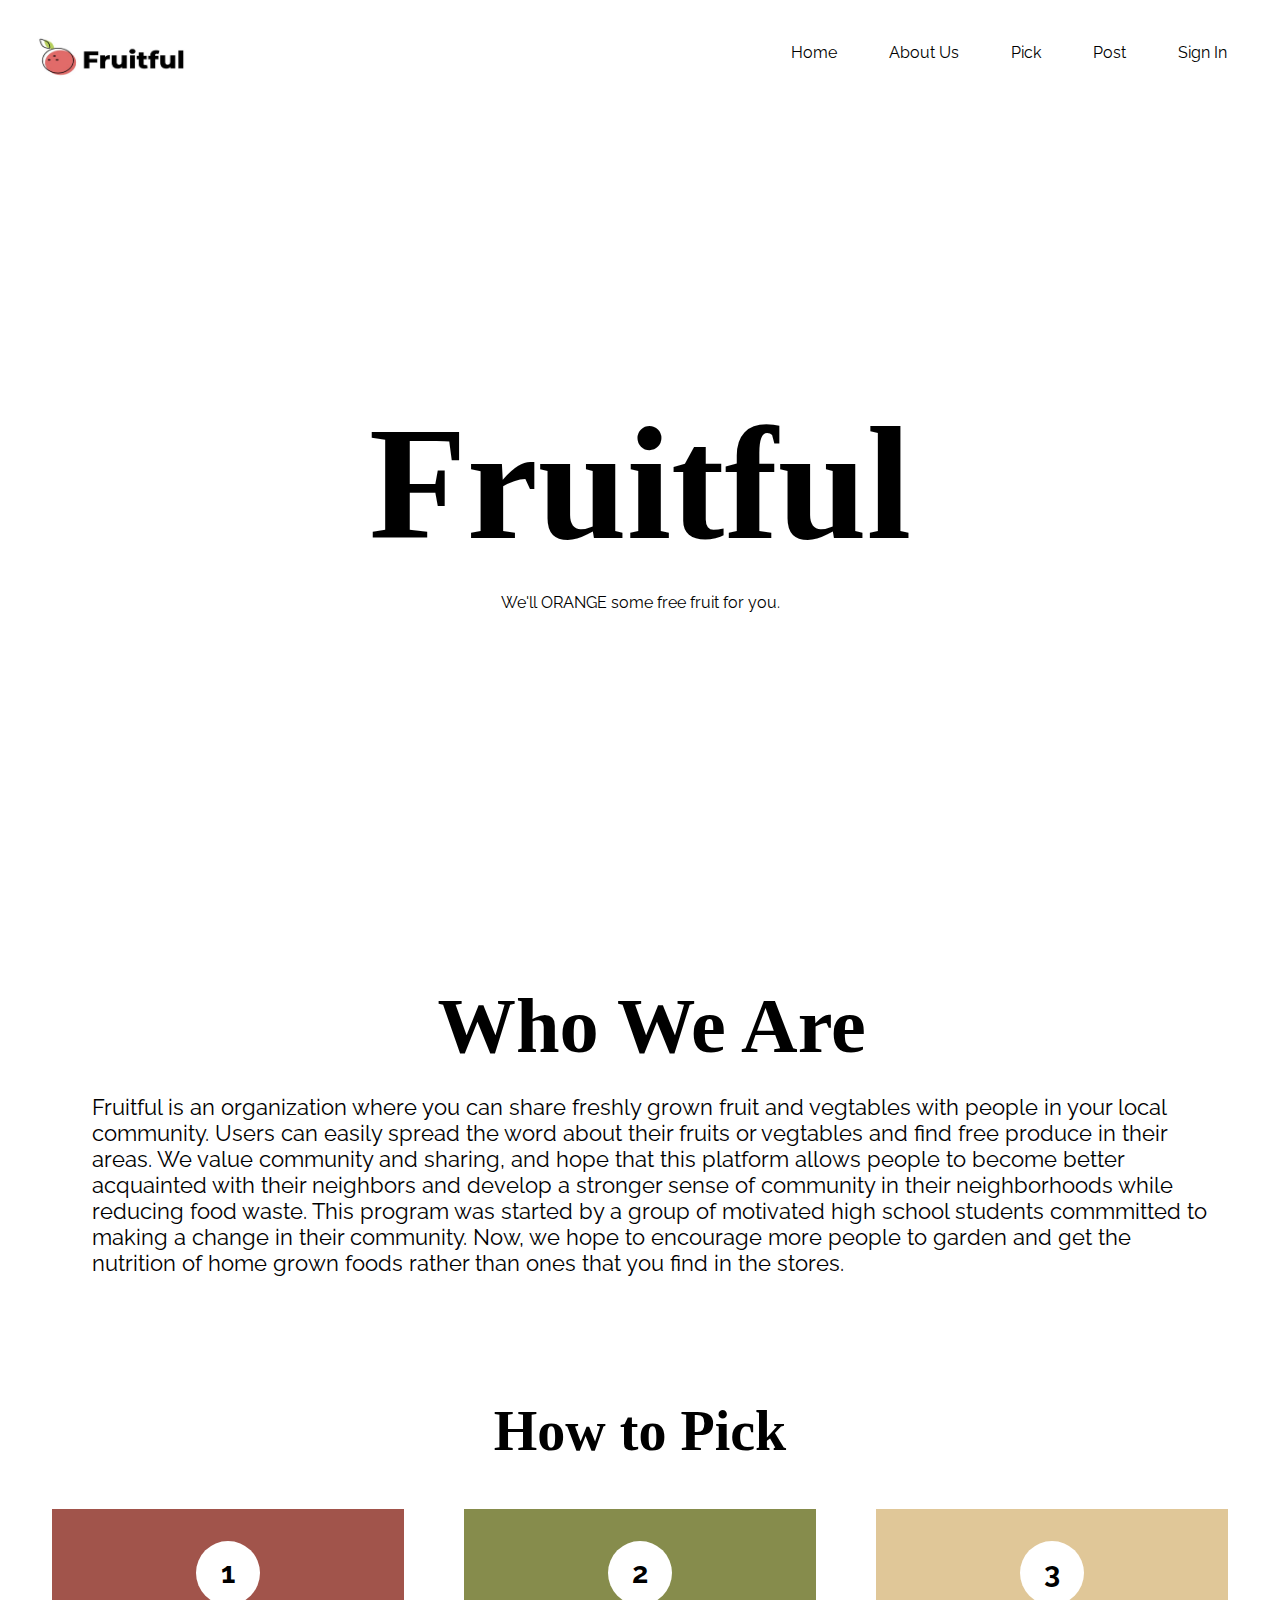
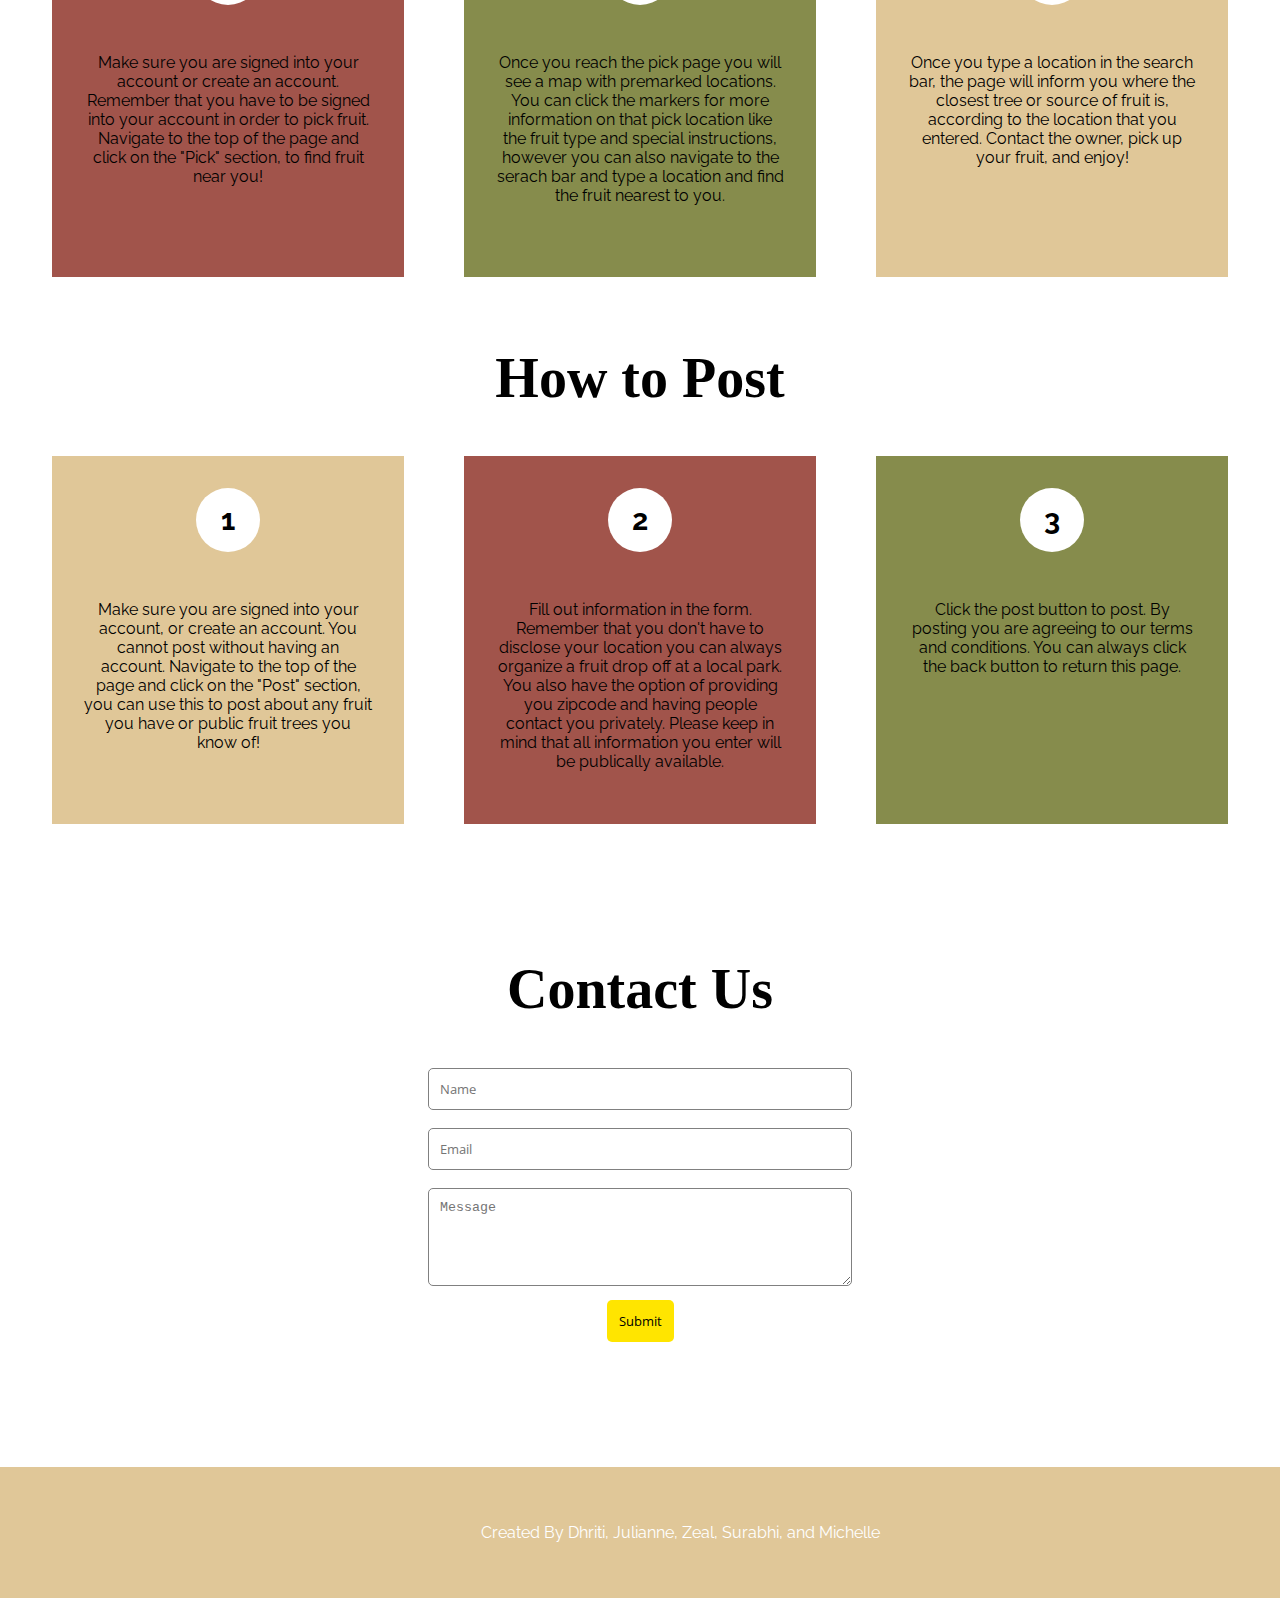
==== index.html @ 6578eda6 "Merge branch 'master' of https://github.com/zealjain/gwc_final" ====
<!DOCTYPE html>
<link href="https://fonts.googleapis.com/css?family=Open+Sans&display=swap" rel="stylesheet">
<link href="https://fonts.googleapis.com/css?family=Pacifico&display=swap" rel="stylesheet">
<link href="https://fonts.googleapis.com/css?family=Raleway&display=swap" rel="stylesheet">
<!-- Favicon  -->
<link rel="shortcut icon" type="image/png" href="Assets/favicon.png">
<html lang="en" dir="ltr">
  <head>
    <link rel="stylesheet" href="home_style.css">
    <meta charset="utf-8">
    <title>Fruitful</title>
  </head>

  <header>
  <nav id="navbar">
    <a href="index.html"><img src="Assets/FruitfulLogo.jpg" alt="Fruitful logo" id="header-img"></a>
    <ul>
      <li><a href="index.html">Home</a></li>
      <li><a href="about.html">About Us</a></li>
      <li><a href="pick.html">Pick</a></li>
      <li><a href="post.html">Post</a></li>
      <li><a href="profile.html">Sign In</a></li>
    </ul>
  </nav>
  </header>

  <body>
    <!-- The core Firebase JS SDK is always required and must be listed first -->
    <script src="https://www.gstatic.com/firebasejs/6.3.3/firebase-app.js"></script>

    <!-- TODO: Add SDKs for Firebase products that you want to use
         https://firebase.google.com/docs/web/setup#config-web-app -->

    <script>
      // Your web app's Firebase configuration
      var firebaseConfig = {
        apiKey: "AIzaSyDVY6luhT9xdzKVrRFmrDYbLoPTWkO7YjA",
        authDomain: "fruitful-e5f3d.firebaseapp.com",
        databaseURL: "https://fruitful-e5f3d.firebaseio.com",
        projectId: "fruitful-e5f3d",
        storageBucket: "",
        messagingSenderId: "463316453186",
        appId: "1:463316453186:web:5dddb9e20e36e6d5"
      };
      // Initialize Firebase
      firebase.initializeApp(firebaseConfig);
    </script>
    <section id="Title_page">
      <div id="Title_back">
        <h1 class="Title">Fruitful</h1>
        <p>We'll ORANGE some free fruit for you.</p>
      </div>
    </section>

<!-- about section -->
    <section id="About">
      <div class="About_section">

        <div class="About_items" id="About_image_section">
          <img id="About_image" src="https://images.unsplash.com/photo-1533330265487-9d2bd48b57e4?ixlib=rb-1.2.1&auto=format&fit=crop&w=800&q=60" alt="Picture of Fruit">
        </div>

        <div class="About_items" id="About_text">
          <h1 id="About_Title">Who We Are</h1>
          <p>Fruitful is an organization where you can share freshly grown fruit and vegtables with people in your local community. Users can easily spread the word about their fruits or vegtables and find free produce in their areas. We value community and sharing, and hope that this platform allows people to become better acquainted with their neighbors and develop a stronger sense of community in their neighborhoods while reducing food waste. This program was started by a group of motivated high school students commmitted to making a change in their community. Now, we hope to encourage more people to garden and get the nutrition of home grown foods rather than ones that you find in the stores. </p>
        </div>

      </div>
    </section>

<!-- How To Section -->
    <section id="how_to" class="Section_header">
      <!-- How to Find Fruit -->
      <h1 class="Header_title">How to Pick</h1>

      <div class="How_to_boxes">

        <div class="box_item orange_box">
          <div class="Circle">
            <p class="step_number">1</p>
          </div>
            <p class="How_to_text"> Make sure you are signed into your account or create an account. Remember that you have to be signed into your account in order to pick fruit. Navigate to the top of the page and click on the "Pick" section, to find fruit near you!</p>
        </div>

        <div class="box_item green_box">
          <div class="Circle">
            <p class="step_number">2</p>
          </div>
          <p class="How_to_text">Once you reach the pick page you will see a map with premarked locations. You can click the markers for more information on that pick location like the fruit type and special instructions, however you can also navigate to the serach bar and type a location and find the fruit nearest to you. </p>
        </div>

        <div class="box_item neutral_box">
          <div class="Circle">
            <p class="step_number">3</p>
          </div>
          <p class="How_to_text">Once you type a location in the search bar, the page will inform you where the closest tree or source of fruit is, according to the location that you entered. Contact the owner, pick up your fruit, and enjoy!</p>
        </div>
      </div>

      <!-- How to Post -->

      <h1 class="Header_title">How to Post</h1>
      <div class="How_to_boxes">

        <div class="box_item neutral_box">
          <div class="Circle">
            <p class="step_number">1</p>
          </div>
          <p class="How_to_text">Make sure you are signed into your account, or create an account. You cannot post without having an account. Navigate to the top of the page and click on the "Post" section, you can use this to post about any fruit you have or public fruit trees you know of! </p>
        </div>

        <div class="box_item orange_box">
          <div class="Circle">
            <p class="step_number">2</p>
          </div>
          <p class="How_to_text">Fill out information in the form. Remember that you don't have to disclose your location you can always organize a fruit drop off at a local park. You also have the option of providing you zipcode and having people contact you privately. Please keep in mind that all information you enter will be publically available. </p>
        </div>

        <div class="box_item green_box">
          <div class="Circle">
            <p class="step_number">3</p>
          </div>
          <p class="How_to_text">Click the post button to post. By posting you are agreeing to our terms and conditions. You can always click the back button to return this page. </p>
        </div>

      </div>
    </section>

<!-- Contact From Attempt #2
============================= -->

    <div id = "Contact_form">
      <h1 class="Header_title">Contact Us</h1>
      <form id="frm1" action="contact-form-handler.php" method="post">
        <div class="form">
          <input class="input" type="text" name="name" placeholder="Name">
          <br>
          <input class="input" type="email" name="email" placeholder="Email">
          <br>
          <textarea class="input" cols="90" rows="5" name="message" placeholder="Message"></textarea>
          </div>
          <button type="button" name="submit" value="SUBMIT MESSAGE" id="Submit-info"> Submit </button>
      </form>
    </div>

<!--
    <section id="CTA">
      <div class="contact-title">
        <h1>Contact Us</h1>
      </div>

      <div class="form">
        <form id="contact-form" action="contact-form-handler.php" method="post">
          <input class="form-control" type="text" name="name" value="name" placeholder="Name">
          <br>
          <input class="form-control" type="email" name="email" value="email" placeholder="Email">
          <br>
          <textarea class="form-control" name="message" rows="8" cols="80" placeholder="Message"></textarea>
          <br>
          <button><input class="form-control submit" type="submit" name="submit" value=""SEND MESSAGE placeholder="Submit"> Submit<button>
        </form>
      </div>

    </section> -->

    <footer>
      <p>Created By Dhriti, Julianne, Zeal, Surabhi, and Michelle </p>
    </footer>


  </body>
</html>
---- home_style.css ----
@font-face {
  font-family: SignPainter;
  src: url(signpainterhousescriptregular.ttf);
}

html {
  font-family: 'Raleway', sans-serif;
}

body {
  margin: 0;
}

h1 {
  text-align: center;
}

.Header_title {
  margin-top: 1.1em;
  font-family: SignPainter;
  font-size: 3.5em;
}

/* Nav Bar */

#header-img {
width: 12em;
height: 7em;
float: left;
padding: 0em;
margin-left: 1.1em;
}

header {
  margin: 0em;
  /* position: fixed; */
  padding: 0.2em;
  width: 100%;
}

header::after {
  clear: both;
  content: '';
  display: table;
}

nav ul{
  list-style: none;
  float: right;
  margin-right: 2em;
}
nav li{
  display: inline;
  margin: 1em;
  padding: 0.5em;
  display: inline-block;
}

a {
  color: inherit;
}

a:link {
  text-decoration: none;
}

a:hover {
  font-weight: bold;
}

/* Title Page */

#Title_page {
  text-align: center;
  background-color: #ffffff;
  background-image: url(https://images.unsplash.com/photo-1524222717473-730000096953?ixlib=rb-1.2.1&ixid=eyJhcHBfaWQiOjEyMDd9&auto=format&fit=crop&w=1650&q=80);
  background-size: cover;
  padding: 2em;
  margin:0em;
  display: flex;
  flex-direction: column;
  align-items: center;
  height: 80vh;
  justify-content: center;
}

.Title {
  font-size: 10em;
  font-family: SignPainter;
  margin: 0em;
}

#Title_back {
  background-color: white;
  padding: 3em;
  border-radius: 5px;
}
/* About Section */

.About_section {
  display: flex;
  flex-wrap: wrap;
  justify-content: space-evenly;
  /* align-items: center; */
  /* background-color: blue; */
}

#About {
  margin-top: 2em;
}

#About_image {
  width: 30em;
  height: 35em;
  margin: 1.1em;
}

#About_Title {
  font-size: 3.5em;
  margin-top: 0.6em;
  margin-bottom: 0.2em;
  font-family: SignPainter;
}

#About_text {
  width: 30em;
  height: 10em;
  font-size: 1.5em;
  padding-left: 2em;
  padding-right: 2em;
  /* background-color: purple; */
}

/* How To  */

.Circle {
  background-color: white ;
  text-align: center;
  border-radius: 70%;
  width: 4em;
  height: 4em;
  margin: 0 auto;
  margin-top: 2em;
  display: flex;
  flex-direction: column;
  align-items: center;
  justify-content: center;
}

.step_number {
  font-size: 1.8em;
  font-weight: bold;
}

.box_item {
  text-align: center;
  width: 22em;
  height: 23em;
  margin: 0.5em;
}

.How_to_text {
  padding: 2em;
}

.How_to_boxes {
  display: flex;
  flex-wrap: wrap;
  align-content: space-around;
  justify-content: space-evenly;
}

.neutral_box {
  background-color: #E0C798;
}

.orange_box {
  background-color: #A1544B;
}

.green_box {
  background-color: #868C4C;
}

/* CTA
================== */
#Contact_form {
  text-align: center;
  background-size: cover;
  padding: 4em;
}

input {
  align-items: center;
  font-family: 'Open Sans', sans-serif;
  padding: 0.8em;
  margin: 0.3em;
  border-radius: 5px;
  border: 1px solid gray;
}

.input {
  width: 30em;
  margin: 0.7em;
}

.form {
  list-style: none;
}

textarea {
  border: 1px solid gray;
  border-radius: 5px;
  padding: 0.8em;
}

#Submit-info {
  padding: 12px;
  border-radius: 5px;
  font-family: 'Open Sans', sans-serif;
  margin-bottom: 1em;
  background-color: #ffe500;
  border: none;
}
/* .CTA {
  margin: 0;
  padding: 5em;
  text-align: center;
  background-color: #E0C798;
  background-size: cover;
  background-position: center;
  font-family: Raleway;
}

.contact-title {
  margin-top: 100px;
  font-size: 32px;
}

.form {
  margin-top: 50px
}

.form-control {
  width: 600px;
  background: transparent;
  border: none;
  outline: none;
  border-bottom: 1px solid black;
}

input {
  height: 45px;
}

form .submit {
  background: #FFF;
  border-color: transparent;
  font-size: 20px;
  font-weight: bold;
  letter-spacing: 2px;
  height: 10px;
  width: 10%;
  text-align: center;
} */

footer {
  margin-top: 3em;
  background-color: #E0C798;
  padding: 2.5em;
  text-align: center;
  color: white;
  width: 100%;
}

@media (max-width: 1400px) {
  #About_text {
    font-size: 1.4em;
    width: 50em;
    height: 18em;
  }
  #About_image {
    display: none;
  }
}

@media (max-width: 1100px) {
  .Title {
    font-size: 5em;
    text-align: center;
  }
  #About_image {
    display: none;
  }
  #About_text {
    font-size: 1.25em;
    width: 50em;
    height: 18em;
  }
}


@media (max-width: 800px) {
  #About_text {
    font-size: 1em;
  }
  #Title_page {
    padding: 0.5em;
  }
  #header-img {
  width: 12em;
  height: 6.5em;
  float: left;
  padding: 0em;
  margin: 0px;
  }
}

@media (max-width: 700px) {
  #About_image {
    display: none;
  }
  #About_text {
    font-size: 0.9em;
    width: 50em;
    height: 18em;
  }
  #header-img {
    float: right;
  }
}
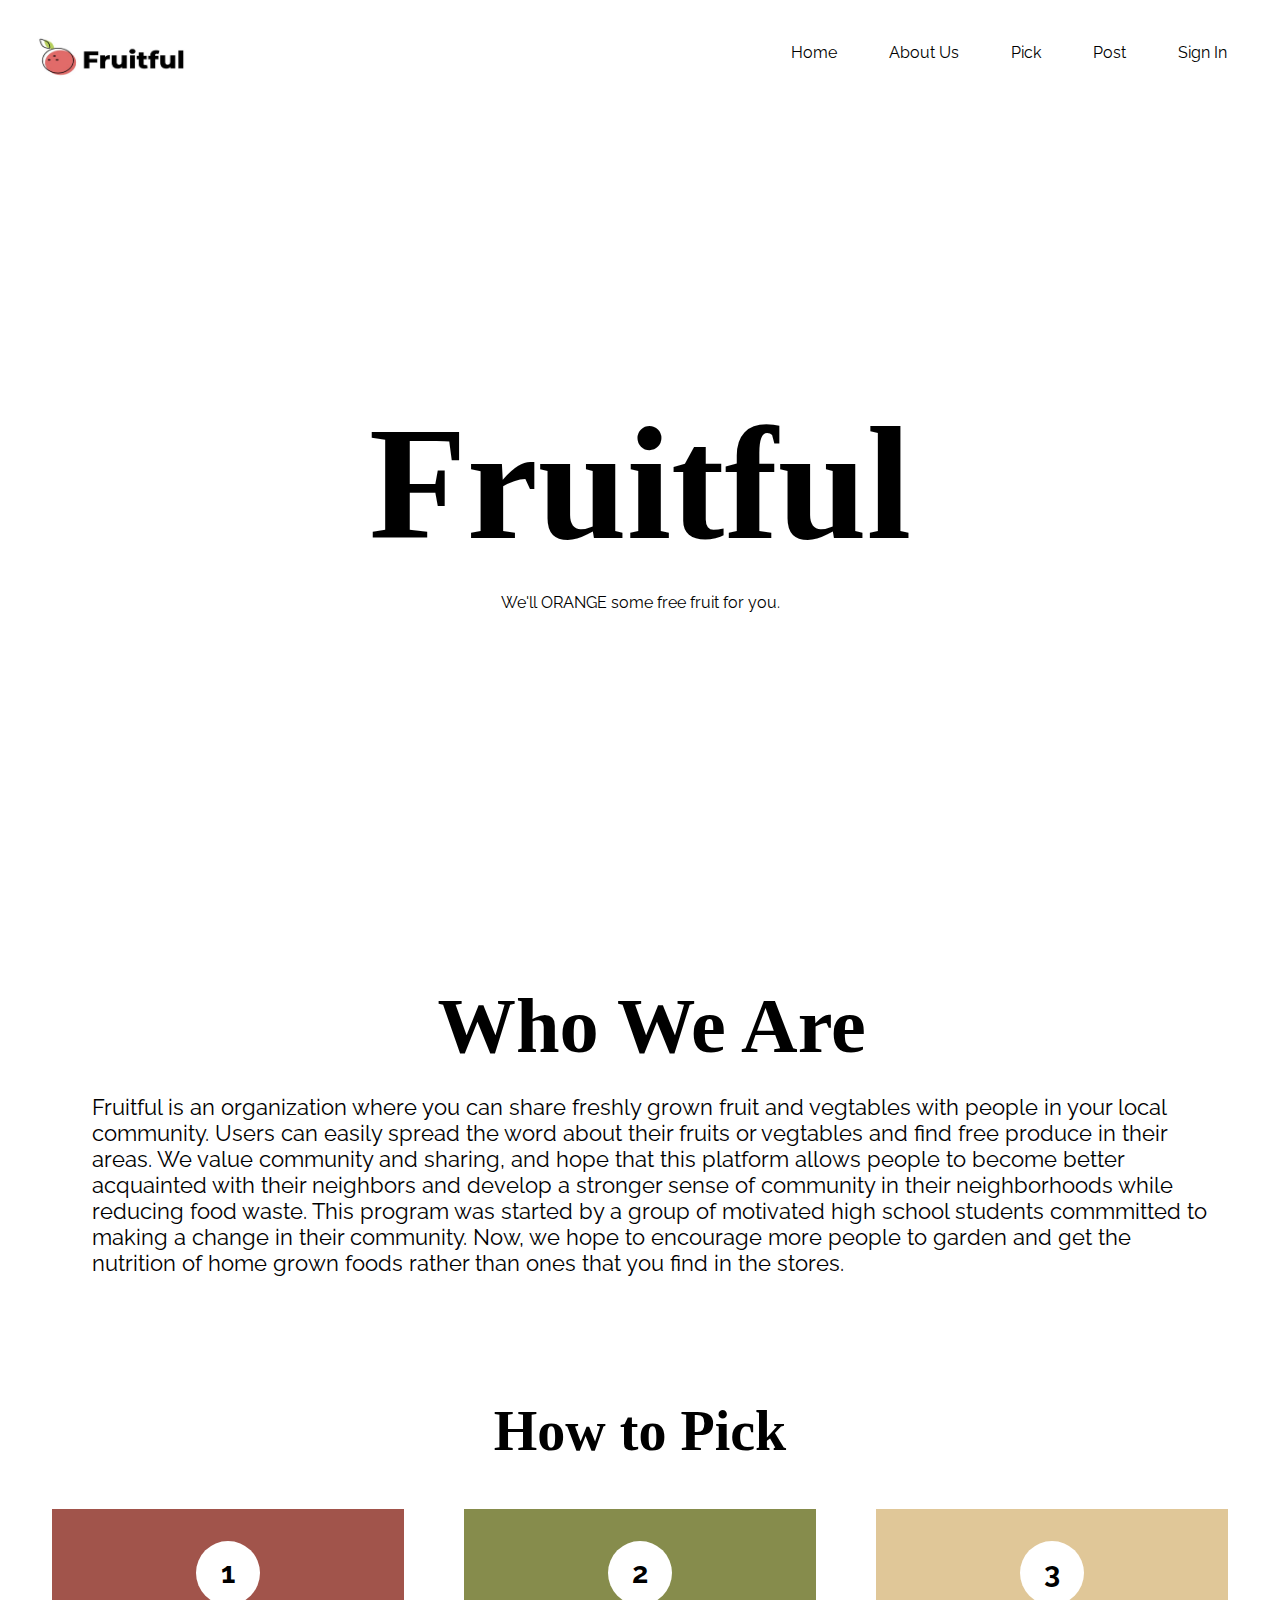
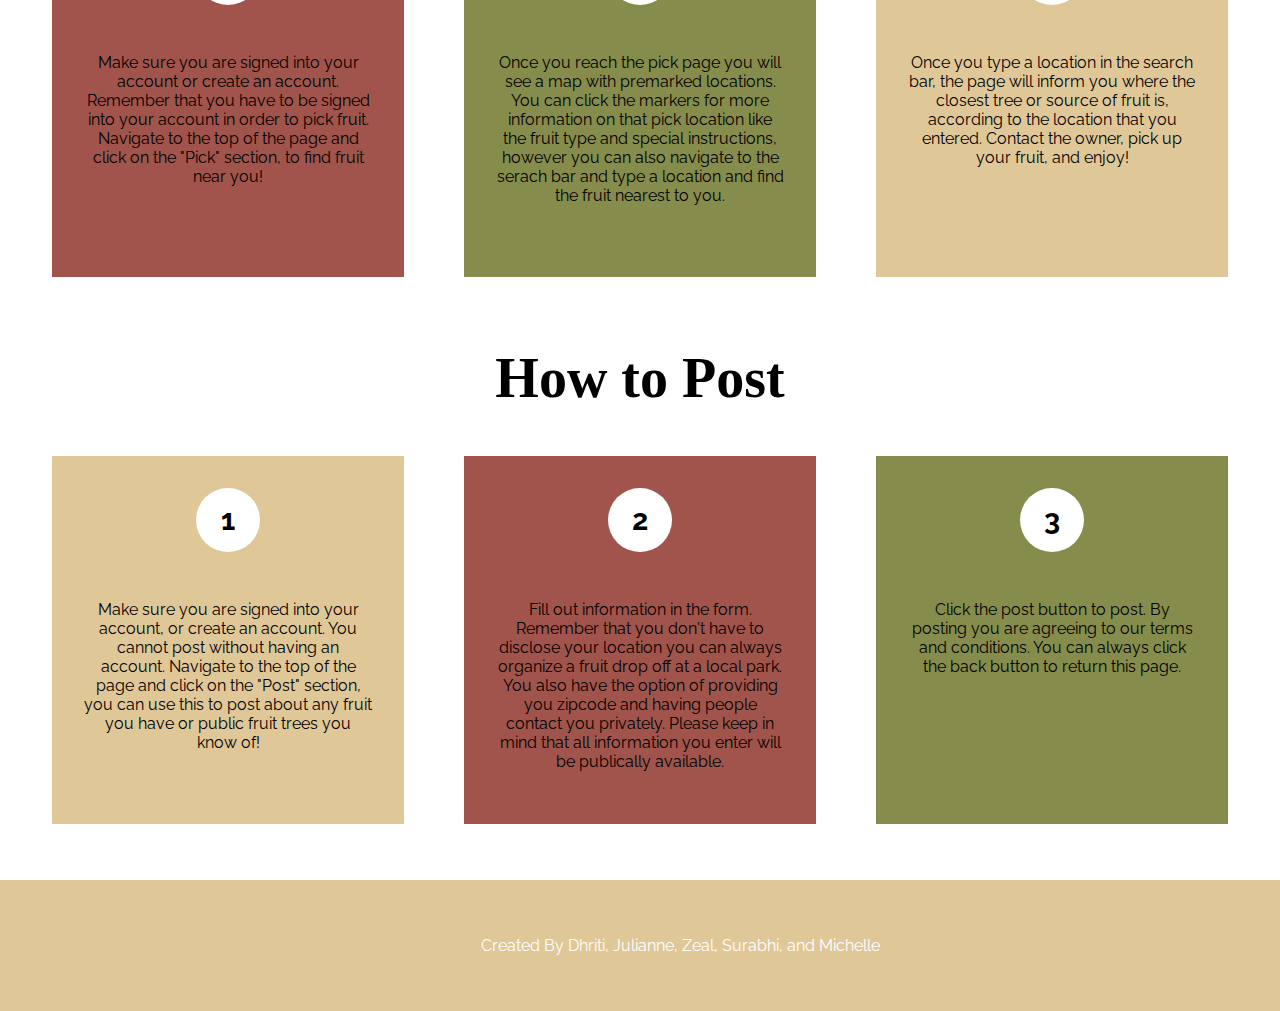
==== commit 631e805e: "commented contact us out" ====
--- a/index.html
+++ b/index.html
@@ -126,9 +126,9 @@
       </div>
     </section>
 
-<!-- Contact From Attempt #2
+<!-- Contact From Attempt #292302
 ============================= -->
-
+<!--
     <div id = "Contact_form">
       <h1 class="Header_title">Contact Us</h1>
       <form id="frm1" action="contact-form-handler.php" method="post">
@@ -141,27 +141,7 @@
           </div>
           <button type="button" name="submit" value="SUBMIT MESSAGE" id="Submit-info"> Submit </button>
       </form>
-    </div>
-
-<!--
-    <section id="CTA">
-      <div class="contact-title">
-        <h1>Contact Us</h1>
-      </div>
-
-      <div class="form">
-        <form id="contact-form" action="contact-form-handler.php" method="post">
-          <input class="form-control" type="text" name="name" value="name" placeholder="Name">
-          <br>
-          <input class="form-control" type="email" name="email" value="email" placeholder="Email">
-          <br>
-          <textarea class="form-control" name="message" rows="8" cols="80" placeholder="Message"></textarea>
-          <br>
-          <button><input class="form-control submit" type="submit" name="submit" value=""SEND MESSAGE placeholder="Submit"> Submit<button>
-        </form>
-      </div>
-
-    </section> -->
+    </div> -->
 
     <footer>
       <p>Created By Dhriti, Julianne, Zeal, Surabhi, and Michelle </p>
--- a/home_style.css
+++ b/home_style.css
@@ -219,50 +219,10 @@
   border-radius: 5px;
   font-family: 'Open Sans', sans-serif;
   margin-bottom: 1em;
-  background-color: #ffe500;
+  background-color: #868C4C;
   border: none;
-}
-/* .CTA {
-  margin: 0;
-  padding: 5em;
-  text-align: center;
-  background-color: #E0C798;
-  background-size: cover;
-  background-position: center;
-  font-family: Raleway;
-}
-
-.contact-title {
-  margin-top: 100px;
-  font-size: 32px;
-}
-
-.form {
-  margin-top: 50px
-}
-
-.form-control {
-  width: 600px;
-  background: transparent;
-  border: none;
-  outline: none;
-  border-bottom: 1px solid black;
-}
-
-input {
-  height: 45px;
-}
-
-form .submit {
-  background: #FFF;
-  border-color: transparent;
-  font-size: 20px;
-  font-weight: bold;
-  letter-spacing: 2px;
-  height: 10px;
-  width: 10%;
-  text-align: center;
-} */
+  font-weight: bolder;
+}
 
 footer {
   margin-top: 3em;
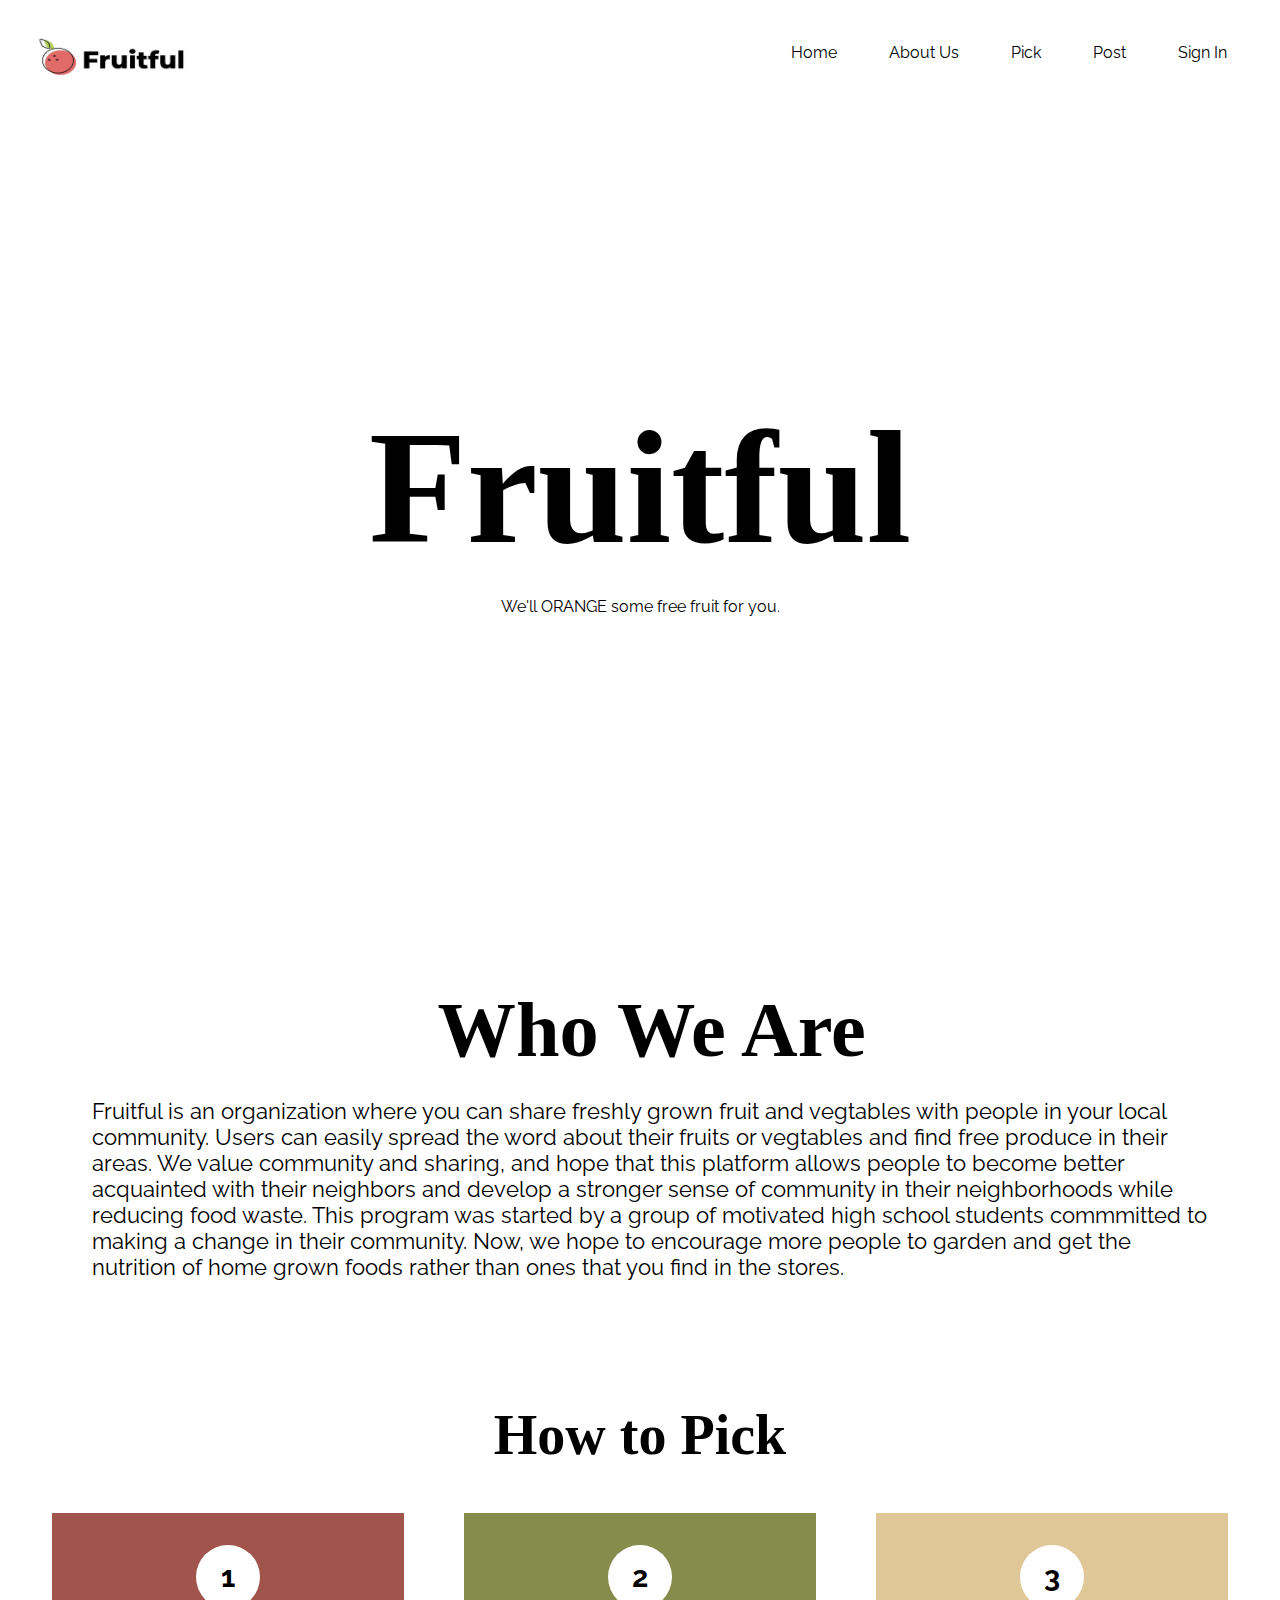
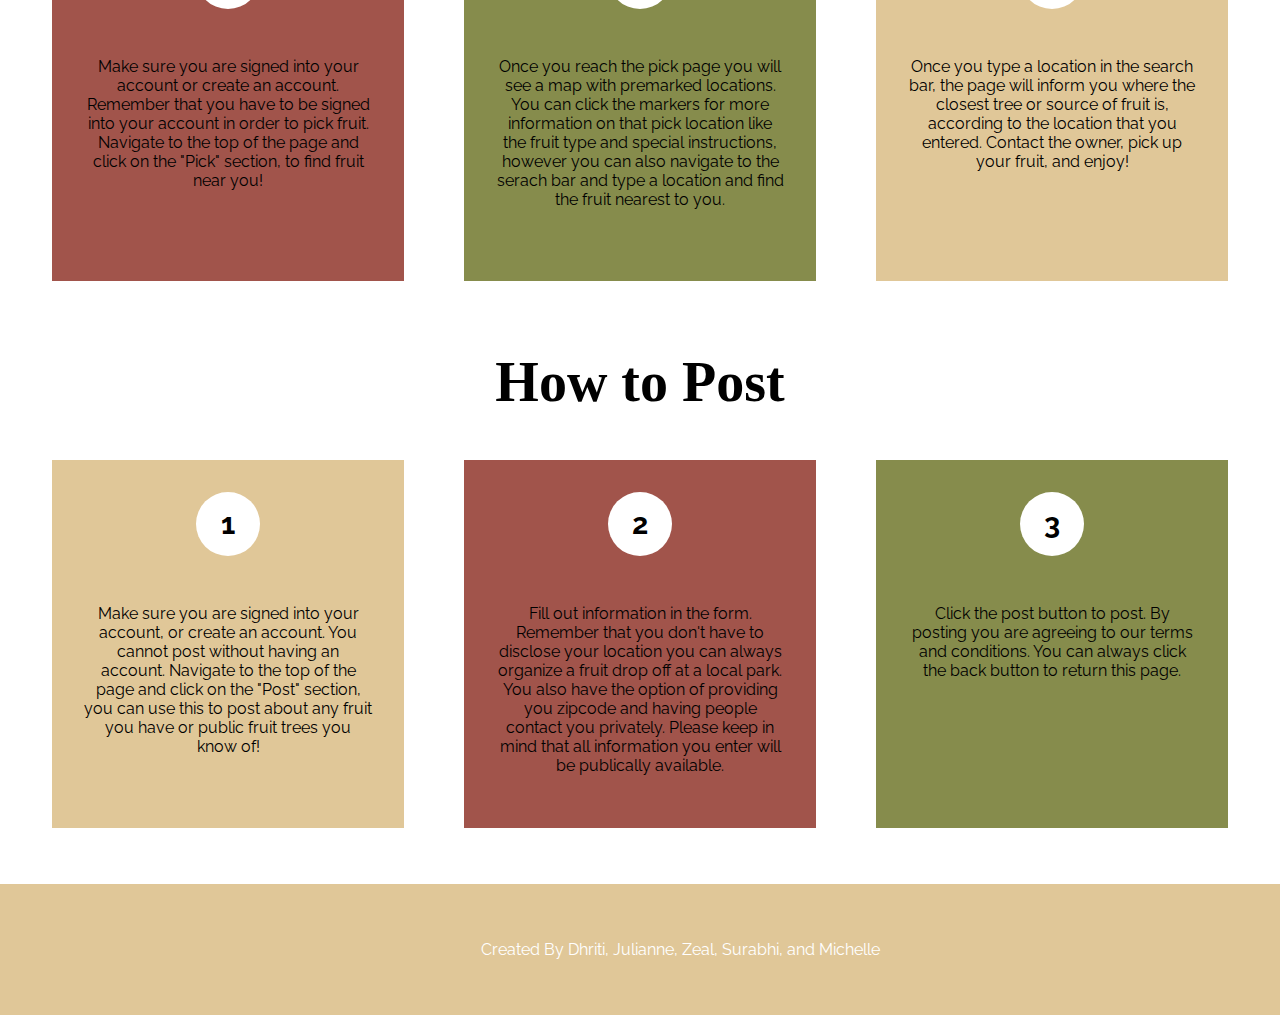
==== commit 4dd24b33: "added hamburger menu for screen sizes less than 1100px wide" ====
--- a/index.html
+++ b/index.html
@@ -2,133 +2,149 @@
 <link href="https://fonts.googleapis.com/css?family=Open+Sans&display=swap" rel="stylesheet">
 <link href="https://fonts.googleapis.com/css?family=Pacifico&display=swap" rel="stylesheet">
 <link href="https://fonts.googleapis.com/css?family=Raleway&display=swap" rel="stylesheet">
+<link rel="stylesheet" href="https://cdnjs.cloudflare.com/ajax/libs/font-awesome/4.7.0/css/font-awesome.min.css">
 <!-- Favicon  -->
 <link rel="shortcut icon" type="image/png" href="Assets/favicon.png">
 <html lang="en" dir="ltr">
-  <head>
-    <link rel="stylesheet" href="home_style.css">
-    <meta charset="utf-8">
-    <title>Fruitful</title>
-  </head>
 
-  <header>
+<head>
+  <link rel="stylesheet" href="home_style.css">
+  <script src="home_script.js"></script>
+  <meta charset="utf-8">
+  <title>Fruitful</title>
+</head>
+
+<header>
   <nav id="navbar">
     <a href="index.html"><img src="Assets/FruitfulLogo.jpg" alt="Fruitful logo" id="header-img"></a>
-    <ul>
-      <li><a href="index.html">Home</a></li>
-      <li><a href="about.html">About Us</a></li>
-      <li><a href="pick.html">Pick</a></li>
-      <li><a href="post.html">Post</a></li>
-      <li><a href="profile.html">Sign In</a></li>
-    </ul>
+    <a href="javascript:void(0);" class="icon" onclick="hamburger_toggle()">
+    <i class="fa fa-bars"></i>
+    </a>
+    <div class="break">
+      <br>
+    </div>
+      <ul id="myLinks">
+          <li><a href="index.html">Home</a></li>
+          <li><a href="about.html">About Us</a></li>
+          <li><a href="pick.html">Pick</a></li>
+          <li><a href="post.html">Post</a></li>
+          <li><a href="profile.html">Sign In</a></li>
+      </ul>
   </nav>
-  </header>
 
-  <body>
-    <!-- The core Firebase JS SDK is always required and must be listed first -->
-    <script src="https://www.gstatic.com/firebasejs/6.3.3/firebase-app.js"></script>
+</header>
 
-    <!-- TODO: Add SDKs for Firebase products that you want to use
+<body>
+  <!-- The core Firebase JS SDK is always required and must be listed first -->
+  <script src="https://www.gstatic.com/firebasejs/6.3.3/firebase-app.js"></script>
+
+  <!-- TODO: Add SDKs for Firebase products that you want to use
          https://firebase.google.com/docs/web/setup#config-web-app -->
 
-    <script>
-      // Your web app's Firebase configuration
-      var firebaseConfig = {
-        apiKey: "AIzaSyDVY6luhT9xdzKVrRFmrDYbLoPTWkO7YjA",
-        authDomain: "fruitful-e5f3d.firebaseapp.com",
-        databaseURL: "https://fruitful-e5f3d.firebaseio.com",
-        projectId: "fruitful-e5f3d",
-        storageBucket: "",
-        messagingSenderId: "463316453186",
-        appId: "1:463316453186:web:5dddb9e20e36e6d5"
-      };
-      // Initialize Firebase
-      firebase.initializeApp(firebaseConfig);
-    </script>
-    <section id="Title_page">
-      <div id="Title_back">
-        <h1 class="Title">Fruitful</h1>
-        <p>We'll ORANGE some free fruit for you.</p>
-      </div>
-    </section>
+  <script>
+    // Your web app's Firebase configuration
+    var firebaseConfig = {
+      apiKey: "AIzaSyDVY6luhT9xdzKVrRFmrDYbLoPTWkO7YjA",
+      authDomain: "fruitful-e5f3d.firebaseapp.com",
+      databaseURL: "https://fruitful-e5f3d.firebaseio.com",
+      projectId: "fruitful-e5f3d",
+      storageBucket: "",
+      messagingSenderId: "463316453186",
+      appId: "1:463316453186:web:5dddb9e20e36e6d5"
+    };
+    // Initialize Firebase
+    firebase.initializeApp(firebaseConfig);
+  </script>
+  <section id="Title_page">
+    <div id="Title_back">
+      <h1 class="Title">Fruitful</h1>
+      <p>We'll ORANGE some free fruit for you.</p>
+    </div>
+  </section>
 
-<!-- about section -->
-    <section id="About">
-      <div class="About_section">
+  <!-- about section -->
+  <section id="About">
+    <div class="About_section">
 
-        <div class="About_items" id="About_image_section">
-          <img id="About_image" src="https://images.unsplash.com/photo-1533330265487-9d2bd48b57e4?ixlib=rb-1.2.1&auto=format&fit=crop&w=800&q=60" alt="Picture of Fruit">
-        </div>
-
-        <div class="About_items" id="About_text">
-          <h1 id="About_Title">Who We Are</h1>
-          <p>Fruitful is an organization where you can share freshly grown fruit and vegtables with people in your local community. Users can easily spread the word about their fruits or vegtables and find free produce in their areas. We value community and sharing, and hope that this platform allows people to become better acquainted with their neighbors and develop a stronger sense of community in their neighborhoods while reducing food waste. This program was started by a group of motivated high school students commmitted to making a change in their community. Now, we hope to encourage more people to garden and get the nutrition of home grown foods rather than ones that you find in the stores. </p>
-        </div>
-
-      </div>
-    </section>
-
-<!-- How To Section -->
-    <section id="how_to" class="Section_header">
-      <!-- How to Find Fruit -->
-      <h1 class="Header_title">How to Pick</h1>
-
-      <div class="How_to_boxes">
-
-        <div class="box_item orange_box">
-          <div class="Circle">
-            <p class="step_number">1</p>
-          </div>
-            <p class="How_to_text"> Make sure you are signed into your account or create an account. Remember that you have to be signed into your account in order to pick fruit. Navigate to the top of the page and click on the "Pick" section, to find fruit near you!</p>
-        </div>
-
-        <div class="box_item green_box">
-          <div class="Circle">
-            <p class="step_number">2</p>
-          </div>
-          <p class="How_to_text">Once you reach the pick page you will see a map with premarked locations. You can click the markers for more information on that pick location like the fruit type and special instructions, however you can also navigate to the serach bar and type a location and find the fruit nearest to you. </p>
-        </div>
-
-        <div class="box_item neutral_box">
-          <div class="Circle">
-            <p class="step_number">3</p>
-          </div>
-          <p class="How_to_text">Once you type a location in the search bar, the page will inform you where the closest tree or source of fruit is, according to the location that you entered. Contact the owner, pick up your fruit, and enjoy!</p>
-        </div>
+      <div class="About_items" id="About_image_section">
+        <img id="About_image" src="https://images.unsplash.com/photo-1533330265487-9d2bd48b57e4?ixlib=rb-1.2.1&auto=format&fit=crop&w=800&q=60" alt="Picture of Fruit">
       </div>
 
-      <!-- How to Post -->
+      <div class="About_items" id="About_text">
+        <h1 id="About_Title">Who We Are</h1>
+        <p>Fruitful is an organization where you can share freshly grown fruit and vegtables with people in your local community. Users can easily spread the word about their fruits or vegtables and find free produce in their areas. We value
+          community and sharing, and hope that this platform allows people to become better acquainted with their neighbors and develop a stronger sense of community in their neighborhoods while reducing food waste. This program was started by a
+          group of motivated high school students commmitted to making a change in their community. Now, we hope to encourage more people to garden and get the nutrition of home grown foods rather than ones that you find in the stores. </p>
+      </div>
 
-      <h1 class="Header_title">How to Post</h1>
-      <div class="How_to_boxes">
+    </div>
+  </section>
 
-        <div class="box_item neutral_box">
-          <div class="Circle">
-            <p class="step_number">1</p>
-          </div>
-          <p class="How_to_text">Make sure you are signed into your account, or create an account. You cannot post without having an account. Navigate to the top of the page and click on the "Post" section, you can use this to post about any fruit you have or public fruit trees you know of! </p>
+  <!-- How To Section -->
+  <section id="how_to" class="Section_header">
+    <!-- How to Find Fruit -->
+    <h1 class="Header_title">How to Pick</h1>
+
+    <div class="How_to_boxes">
+
+      <div class="box_item orange_box">
+        <div class="Circle">
+          <p class="step_number">1</p>
         </div>
+        <p class="How_to_text"> Make sure you are signed into your account or create an account. Remember that you have to be signed into your account in order to pick fruit. Navigate to the top of the page and click on the "Pick" section, to find
+          fruit near you!</p>
+      </div>
 
-        <div class="box_item orange_box">
-          <div class="Circle">
-            <p class="step_number">2</p>
-          </div>
-          <p class="How_to_text">Fill out information in the form. Remember that you don't have to disclose your location you can always organize a fruit drop off at a local park. You also have the option of providing you zipcode and having people contact you privately. Please keep in mind that all information you enter will be publically available. </p>
+      <div class="box_item green_box">
+        <div class="Circle">
+          <p class="step_number">2</p>
         </div>
+        <p class="How_to_text">Once you reach the pick page you will see a map with premarked locations. You can click the markers for more information on that pick location like the fruit type and special instructions, however you can also navigate
+          to the serach bar and type a location and find the fruit nearest to you. </p>
+      </div>
 
-        <div class="box_item green_box">
-          <div class="Circle">
-            <p class="step_number">3</p>
-          </div>
-          <p class="How_to_text">Click the post button to post. By posting you are agreeing to our terms and conditions. You can always click the back button to return this page. </p>
+      <div class="box_item neutral_box">
+        <div class="Circle">
+          <p class="step_number">3</p>
         </div>
+        <p class="How_to_text">Once you type a location in the search bar, the page will inform you where the closest tree or source of fruit is, according to the location that you entered. Contact the owner, pick up your fruit, and enjoy!</p>
+      </div>
+    </div>
 
+    <!-- How to Post -->
+
+    <h1 class="Header_title">How to Post</h1>
+    <div class="How_to_boxes">
+
+      <div class="box_item neutral_box">
+        <div class="Circle">
+          <p class="step_number">1</p>
+        </div>
+        <p class="How_to_text">Make sure you are signed into your account, or create an account. You cannot post without having an account. Navigate to the top of the page and click on the "Post" section, you can use this to post about any fruit you
+          have or public fruit trees you know of! </p>
       </div>
-    </section>
 
-<!-- Contact From Attempt #292302
+      <div class="box_item orange_box">
+        <div class="Circle">
+          <p class="step_number">2</p>
+        </div>
+        <p class="How_to_text">Fill out information in the form. Remember that you don't have to disclose your location you can always organize a fruit drop off at a local park. You also have the option of providing you zipcode and having people
+          contact you privately. Please keep in mind that all information you enter will be publically available. </p>
+      </div>
+
+      <div class="box_item green_box">
+        <div class="Circle">
+          <p class="step_number">3</p>
+        </div>
+        <p class="How_to_text">Click the post button to post. By posting you are agreeing to our terms and conditions. You can always click the back button to return this page. </p>
+      </div>
+
+    </div>
+  </section>
+
+  <!-- Contact From Attempt #292302
 ============================= -->
-<!--
+  <!--
     <div id = "Contact_form">
       <h1 class="Header_title">Contact Us</h1>
       <form id="frm1" action="contact-form-handler.php" method="post">
@@ -143,10 +159,11 @@
       </form>
     </div> -->
 
-    <footer>
-      <p>Created By Dhriti, Julianne, Zeal, Surabhi, and Michelle </p>
-    </footer>
+  <footer>
+    <p>Created By Dhriti, Julianne, Zeal, Surabhi, and Michelle </p>
+  </footer>
 
 
-  </body>
+</body>
+
 </html>
--- a/home_style.css
+++ b/home_style.css
@@ -22,13 +22,13 @@
 }
 
 /* Nav Bar */
-
 #header-img {
-width: 12em;
-height: 7em;
-float: left;
-padding: 0em;
-margin-left: 1.1em;
+  display: inline-block;
+  width: 12em;
+  height: 7em;
+  /* float: left; */
+  padding: 0em;
+  margin-left: 1.1em;
 }
 
 header {
@@ -44,16 +44,16 @@
   display: table;
 }
 
-nav ul{
+nav ul {
   list-style: none;
   float: right;
   margin-right: 2em;
 }
-nav li{
-  display: inline;
+
+nav li {
+  display: inline-block;
   margin: 1em;
   padding: 0.5em;
-  display: inline-block;
 }
 
 a {
@@ -68,15 +68,21 @@
   font-weight: bold;
 }
 
+.icon {
+  display: none;
+}
+
+.break {
+  display: none;
+}
 /* Title Page */
-
 #Title_page {
   text-align: center;
   background-color: #ffffff;
   background-image: url(https://images.unsplash.com/photo-1524222717473-730000096953?ixlib=rb-1.2.1&ixid=eyJhcHBfaWQiOjEyMDd9&auto=format&fit=crop&w=1650&q=80);
   background-size: cover;
   padding: 2em;
-  margin:0em;
+  margin: 0em;
   display: flex;
   flex-direction: column;
   align-items: center;
@@ -95,8 +101,8 @@
   padding: 3em;
   border-radius: 5px;
 }
+
 /* About Section */
-
 .About_section {
   display: flex;
   flex-wrap: wrap;
@@ -132,9 +138,8 @@
 }
 
 /* How To  */
-
 .Circle {
-  background-color: white ;
+  background-color: white;
   text-align: center;
   border-radius: 70%;
   width: 4em;
@@ -239,6 +244,7 @@
     width: 50em;
     height: 18em;
   }
+
   #About_image {
     display: none;
   }
@@ -249,30 +255,57 @@
     font-size: 5em;
     text-align: center;
   }
+
   #About_image {
     display: none;
   }
+
   #About_text {
     font-size: 1.25em;
     width: 50em;
     height: 18em;
   }
-}
-
+
+  #myLinks {
+    display: none;
+    float: left;
+    margin-top: 0;
+  }
+
+  nav li {
+    /* margin: 1em; */
+    /* padding: 0.5em; */
+    display: block;
+  }
+
+  .icon {
+    display: inline-block;
+    margin-top: 2.7em;
+    margin-right: 2em;
+    float: right;
+  }
+
+  .break {
+    display: inline-block;
+  }
+
+}
 
 @media (max-width: 800px) {
   #About_text {
     font-size: 1em;
   }
+
   #Title_page {
     padding: 0.5em;
   }
+
   #header-img {
-  width: 12em;
-  height: 6.5em;
-  float: left;
-  padding: 0em;
-  margin: 0px;
+    width: 12em;
+    height: 6.5em;
+    float: left;
+    padding: 0em;
+    margin: 0px;
   }
 }
 
@@ -280,12 +313,22 @@
   #About_image {
     display: none;
   }
+
   #About_text {
     font-size: 0.9em;
     width: 50em;
     height: 18em;
   }
+
   #header-img {
     float: right;
   }
-}
+
+  .icon {
+    display: inline-block;
+    float: left;
+    margin-top: 2.1em;
+    margin-left: 2em;
+    padding: 0.5em;
+  }
+}
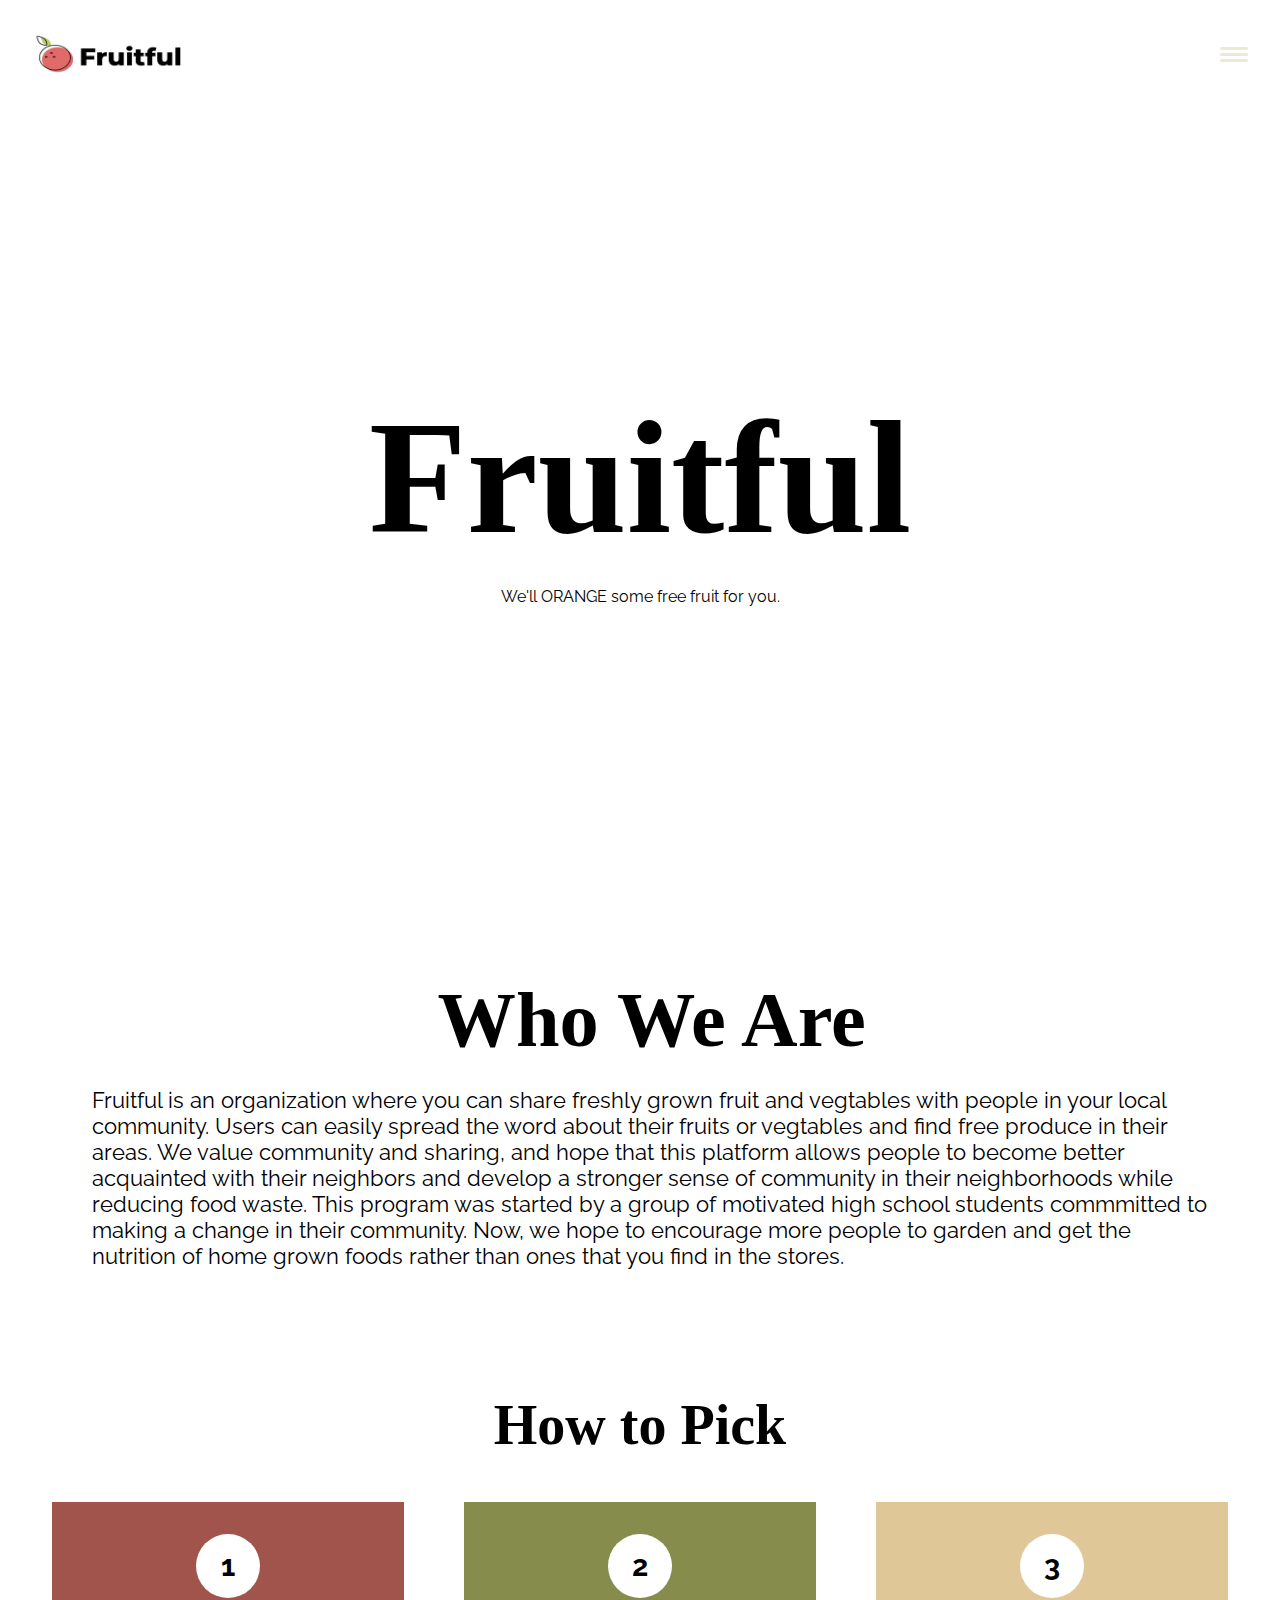
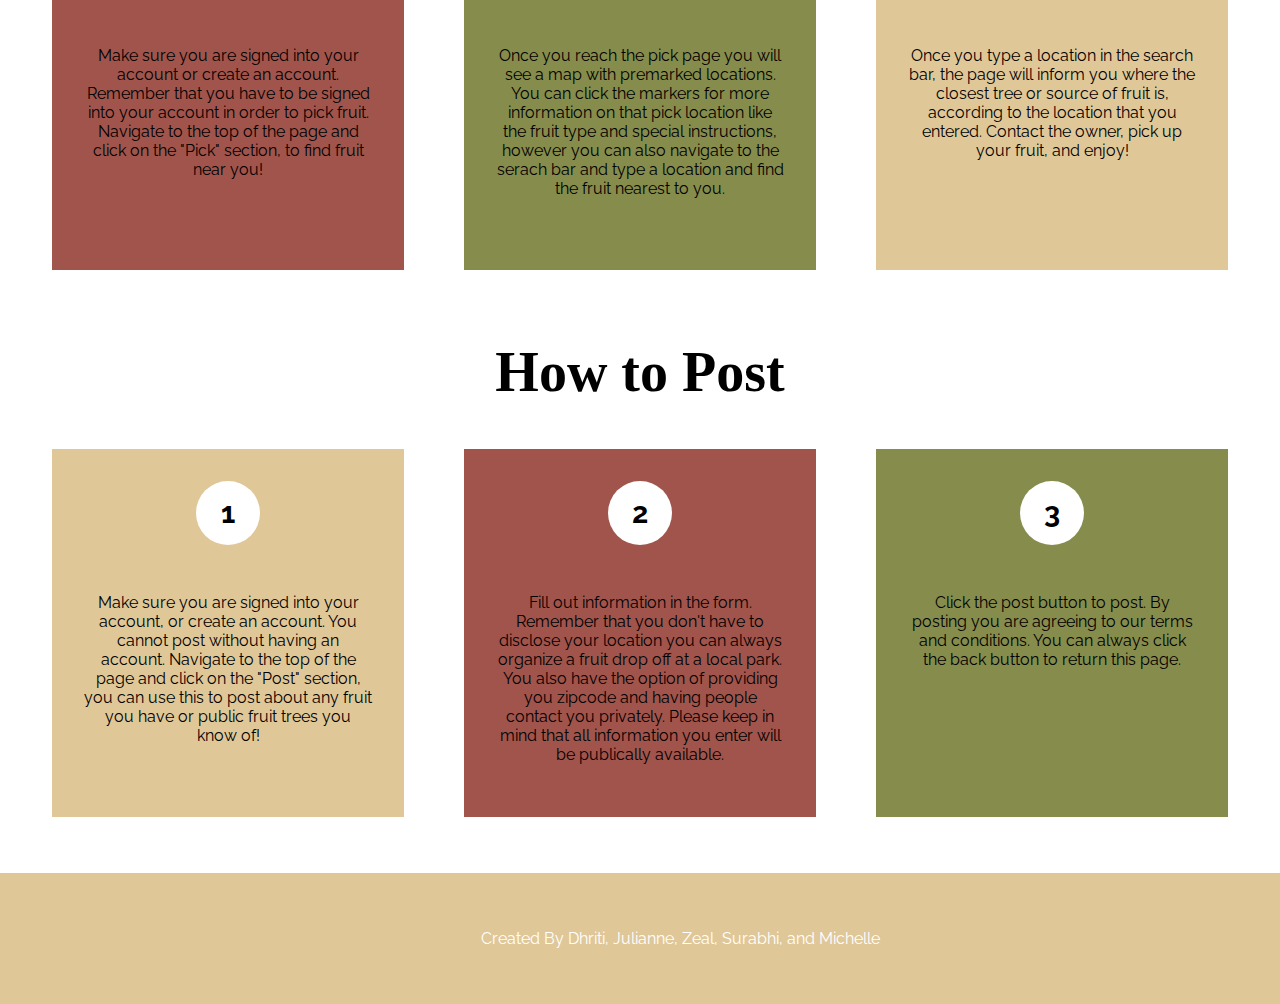
==== commit 52123fa5: "ADDED HAMBURGER MENU :D" ====
--- a/index.html
+++ b/index.html
@@ -9,29 +9,33 @@
 
 <head>
   <link rel="stylesheet" href="home_style.css">
+  <script src="https://ajax.googleapis.com/ajax/libs/jquery/3.4.1/jquery.min.js"></script>
   <script src="home_script.js"></script>
   <meta charset="utf-8">
   <title>Fruitful</title>
 </head>
 
 <header>
-  <nav id="navbar">
+
+  <div class="container">
+
     <a href="index.html"><img src="Assets/FruitfulLogo.jpg" alt="Fruitful logo" id="header-img"></a>
-    <a href="javascript:void(0);" class="icon" onclick="hamburger_toggle()">
-    <i class="fa fa-bars"></i>
-    </a>
-    <div class="break">
-      <br>
+
+    <nav class="site-nav">
+        <ul>
+            <li><a href="index.html"><i class="fa fa-home site-nav--icon"></i>Home</a></li>
+            <li><a href="about.html"><i class="fa fa-info site-nav--icon"></i>About Us</a></li>
+            <li><a href="pick.html"><i class="fa fa-leaf site-nav--icon"></i>Pick</a></li>
+            <li><a href="post.html"><i class="fa fa-pencil site-nav--icon"></i>Post</a></li>
+            <li><a href="profile.html"><i class="fa fa-user site-nav--icon"></i>Sign In</a></li>
+        </ul>
+    </nav>
+
+    <div class="menu-toggle">
+      <div class="hamburger"></div>
     </div>
-      <ul id="myLinks">
-          <li><a href="index.html">Home</a></li>
-          <li><a href="about.html">About Us</a></li>
-          <li><a href="pick.html">Pick</a></li>
-          <li><a href="post.html">Post</a></li>
-          <li><a href="profile.html">Sign In</a></li>
-      </ul>
-  </nav>
 
+  </div>
 </header>
 
 <body>
--- a/home_style.css
+++ b/home_style.css
@@ -22,59 +22,100 @@
 }
 
 /* Nav Bar */
+
+.container {
+  width: 100%;
+  max-width: 1500px;
+  margin: 0 auto;
+}
+
 #header-img {
   display: inline-block;
   width: 12em;
   height: 7em;
-  /* float: left; */
+  float: left;
   padding: 0em;
   margin-left: 1.1em;
 }
 
+
 header {
-  margin: 0em;
-  /* position: fixed; */
-  padding: 0.2em;
-  width: 100%;
+  position: relative;
 }
 
 header::after {
+  content:'';
   clear: both;
+  display: block;
+}
+
+.site-nav {
+  position: absolute;
+  top: 100%;
+  right: 0%;
+  background: #464655;
+  height: 0px;
+  overflow: hidden;
+}
+
+.site-nav--open {
+  height: auto;
+}
+
+.site-nav ul {
+  list-style: none;
+  margin: 0;
+  padding:0;
+}
+
+.site-nav li {
+  border-bottom: 1px solid #575766;
+}
+
+.site-nav li:last-child {
+  border-bottom: none;
+}
+
+.site-nav a {
+  text-decoration: none;
+  color: #EBEBD3;
+  display: block;
+  padding: 2em 6em;
+}
+
+.site-nav a:hover,
+.site-nav a:focus {
+  background: #E4B363;
+  color: #464655;
+}
+
+.menu-toggle {
+  position: absolute;
+  padding: 1em;
+  top: 2.3em;
+  right: 1em;
+  cursor: pointer;
+}
+
+.hamburger,
+.hamburger::before,
+.hamburger::after {
   content: '';
-  display: table;
-}
-
-nav ul {
-  list-style: none;
-  float: right;
-  margin-right: 2em;
-}
-
-nav li {
-  display: inline-block;
-  margin: 1em;
-  padding: 0.5em;
-}
-
-a {
-  color: inherit;
-}
-
-a:link {
-  text-decoration: none;
-}
-
-a:hover {
-  font-weight: bold;
-}
-
-.icon {
-  display: none;
-}
-
-.break {
-  display: none;
-}
+  display: block;
+  background: #EBEBD3;
+  height: 3px;
+  width: 1.75em;
+  border-radius: 3px;
+}
+
+.hamburger::before {
+  transform: translateY(-6px);
+}
+
+.hamburger::after {
+  transform: translateY(3px);
+}
+
 /* Title Page */
 #Title_page {
   text-align: center;
@@ -266,29 +307,6 @@
     height: 18em;
   }
 
-  #myLinks {
-    display: none;
-    float: left;
-    margin-top: 0;
-  }
-
-  nav li {
-    /* margin: 1em; */
-    /* padding: 0.5em; */
-    display: block;
-  }
-
-  .icon {
-    display: inline-block;
-    margin-top: 2.7em;
-    margin-right: 2em;
-    float: right;
-  }
-
-  .break {
-    display: inline-block;
-  }
-
 }
 
 @media (max-width: 800px) {
@@ -320,15 +338,4 @@
     height: 18em;
   }
 
-  #header-img {
-    float: right;
-  }
-
-  .icon {
-    display: inline-block;
-    float: left;
-    margin-top: 2.1em;
-    margin-left: 2em;
-    padding: 0.5em;
-  }
-}
+}
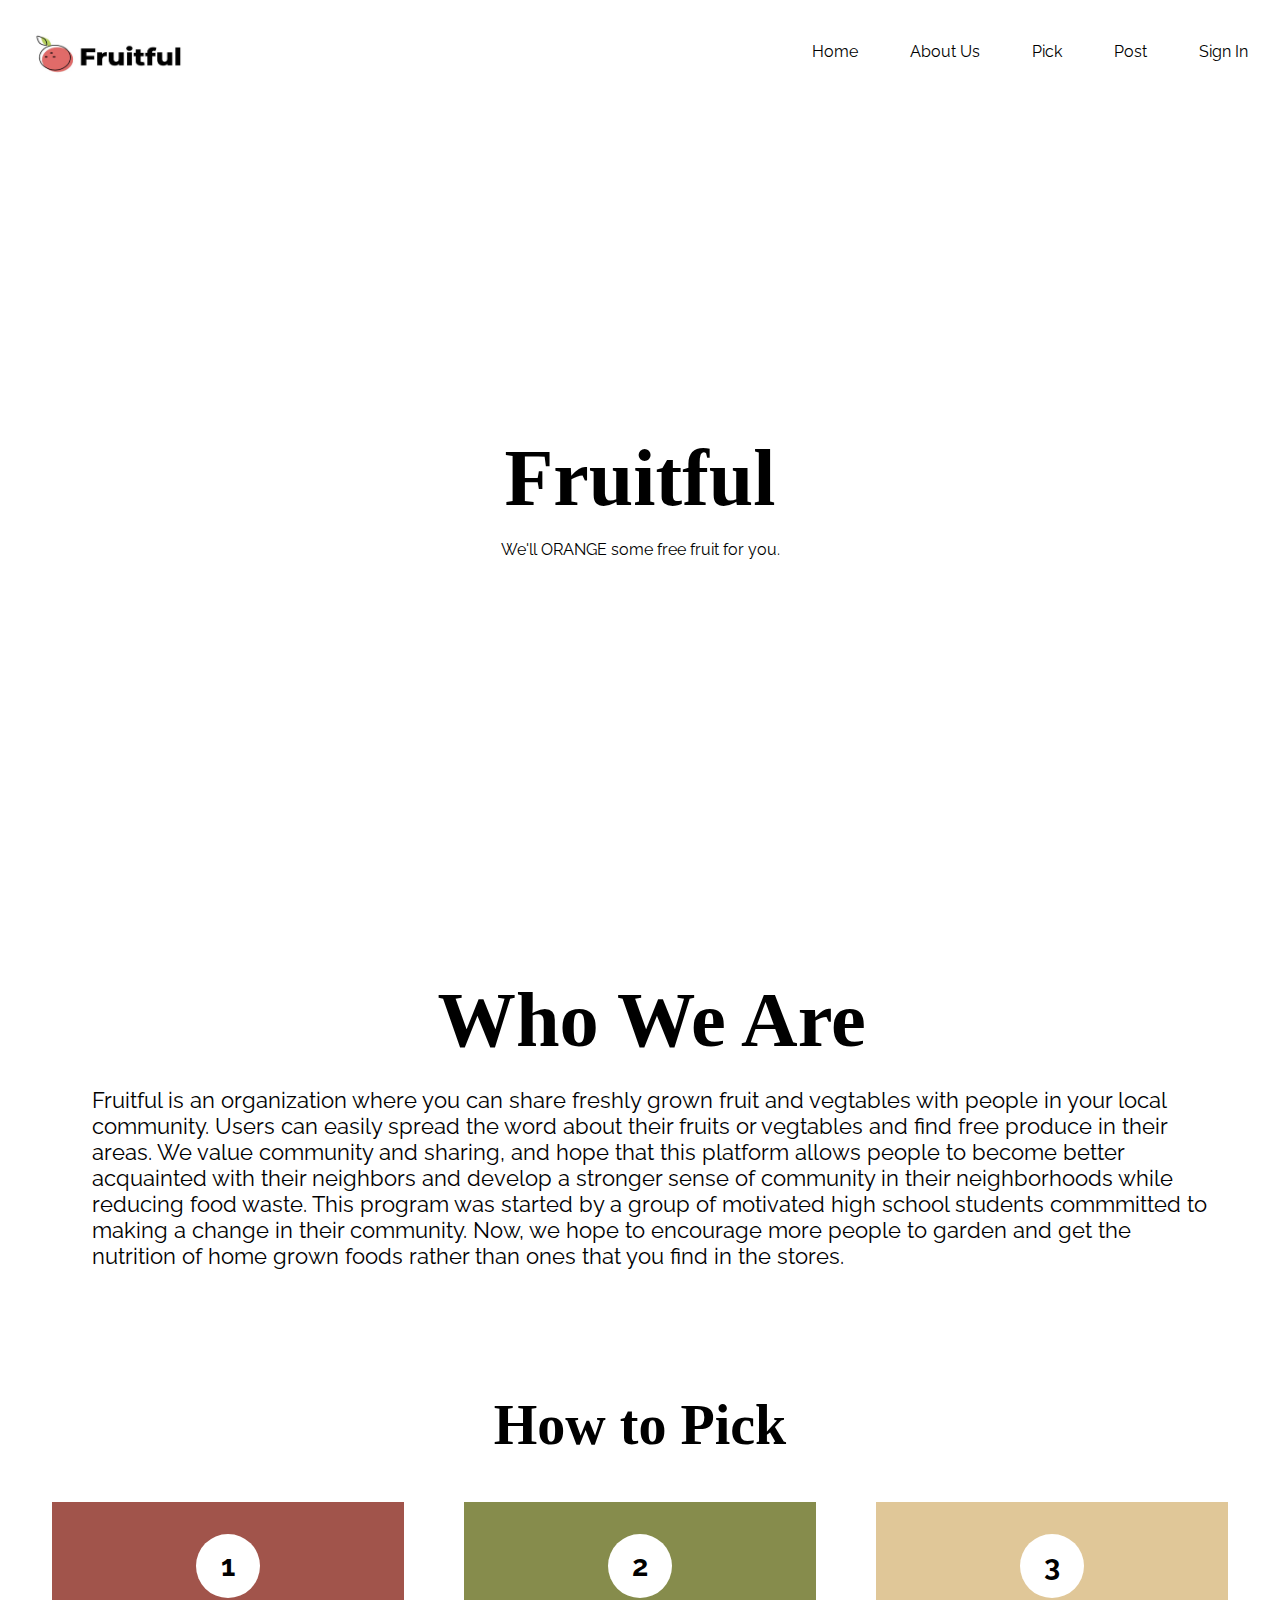
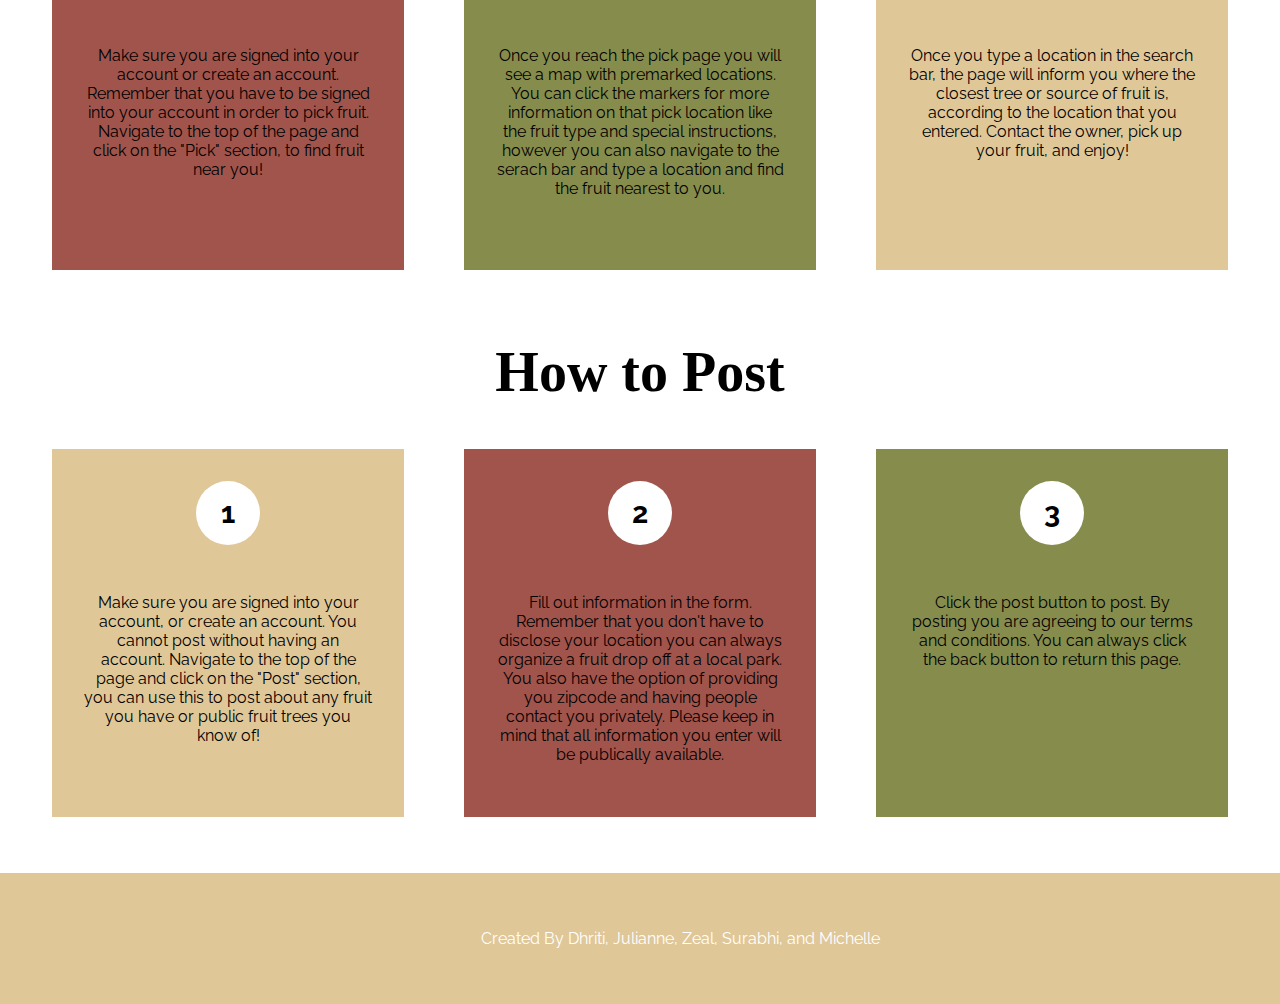
==== commit 87223b0c: "ADDED HAMBURGER MENU :D" ====
--- a/index.html
+++ b/index.html
@@ -2,15 +2,12 @@
 <link href="https://fonts.googleapis.com/css?family=Open+Sans&display=swap" rel="stylesheet">
 <link href="https://fonts.googleapis.com/css?family=Pacifico&display=swap" rel="stylesheet">
 <link href="https://fonts.googleapis.com/css?family=Raleway&display=swap" rel="stylesheet">
-<link rel="stylesheet" href="https://cdnjs.cloudflare.com/ajax/libs/font-awesome/4.7.0/css/font-awesome.min.css">
 <!-- Favicon  -->
 <link rel="shortcut icon" type="image/png" href="Assets/favicon.png">
 <html lang="en" dir="ltr">
 
 <head>
   <link rel="stylesheet" href="home_style.css">
-  <script src="https://ajax.googleapis.com/ajax/libs/jquery/3.4.1/jquery.min.js"></script>
-  <script src="home_script.js"></script>
   <meta charset="utf-8">
   <title>Fruitful</title>
 </head>
@@ -23,11 +20,11 @@
 
     <nav class="site-nav">
         <ul>
-            <li><a href="index.html"><i class="fa fa-home site-nav--icon"></i>Home</a></li>
-            <li><a href="about.html"><i class="fa fa-info site-nav--icon"></i>About Us</a></li>
-            <li><a href="pick.html"><i class="fa fa-leaf site-nav--icon"></i>Pick</a></li>
-            <li><a href="post.html"><i class="fa fa-pencil site-nav--icon"></i>Post</a></li>
-            <li><a href="profile.html"><i class="fa fa-user site-nav--icon"></i>Sign In</a></li>
+            <li><a href="index.html">Home</a></li>
+            <li><a href="about.html">About Us</a></li>
+            <li><a href="pick.html">Pick</a></li>
+            <li><a href="post.html">Post</a></li>
+            <li><a href="profile.html">Sign In</a></li>
         </ul>
     </nav>
 
@@ -167,7 +164,8 @@
     <p>Created By Dhriti, Julianne, Zeal, Surabhi, and Michelle </p>
   </footer>
 
-
+  <script src="jquery-3.4.1.min.js"></script>
+  <script src="home_script.js"></script>
 </body>
 
 </html>
--- a/home_style.css
+++ b/home_style.css
@@ -38,7 +38,6 @@
   margin-left: 1.1em;
 }
 
-
 header {
   position: relative;
 }
@@ -53,7 +52,7 @@
   position: absolute;
   top: 100%;
   right: 0%;
-  background: #464655;
+  background: #A1544B;
   height: 0px;
   overflow: hidden;
 }
@@ -69,7 +68,7 @@
 }
 
 .site-nav li {
-  border-bottom: 1px solid #575766;
+  border-bottom: 1px solid #F5E1BD;
 }
 
 .site-nav li:last-child {
@@ -78,7 +77,7 @@
 
 .site-nav a {
   text-decoration: none;
-  color: #EBEBD3;
+  color: #F5E1BD;
   display: block;
   padding: 2em 6em;
 }
@@ -102,7 +101,7 @@
 .hamburger::after {
   content: '';
   display: block;
-  background: #EBEBD3;
+  background: black;
   height: 3px;
   width: 1.75em;
   border-radius: 3px;
@@ -115,6 +114,7 @@
 .hamburger::after {
   transform: translateY(3px);
 }
+
 
 /* Title Page */
 #Title_page {
@@ -280,6 +280,11 @@
 }
 
 @media (max-width: 1400px) {
+  .Title {
+    font-size: 5em;
+    text-align: center;
+  }
+
   #About_text {
     font-size: 1.4em;
     width: 50em;
@@ -339,3 +344,41 @@
   }
 
 }
+
+
+@media (min-width: 750px) {
+ .menu-toggle {
+   display: none;
+ }
+
+ .site-nav {
+   height: auto;
+   position: relative;
+   background: transparent;
+   float: right;
+ }
+
+ .site-nav li {
+   display: inline-block;
+   border: none;
+   margin-top: 2.6em;
+ }
+
+ .site-nav li:last-child {
+   margin-right: 2em;
+ }
+
+ .site-nav a {
+   padding: 0;
+   margin-left: 3em;
+   color: black;
+ }
+
+ .site-nav a:hover,
+ .site-nav a:focus {
+   background: transparent;
+ }
+
+ .site-nav--icon {
+   display: none;
+ }
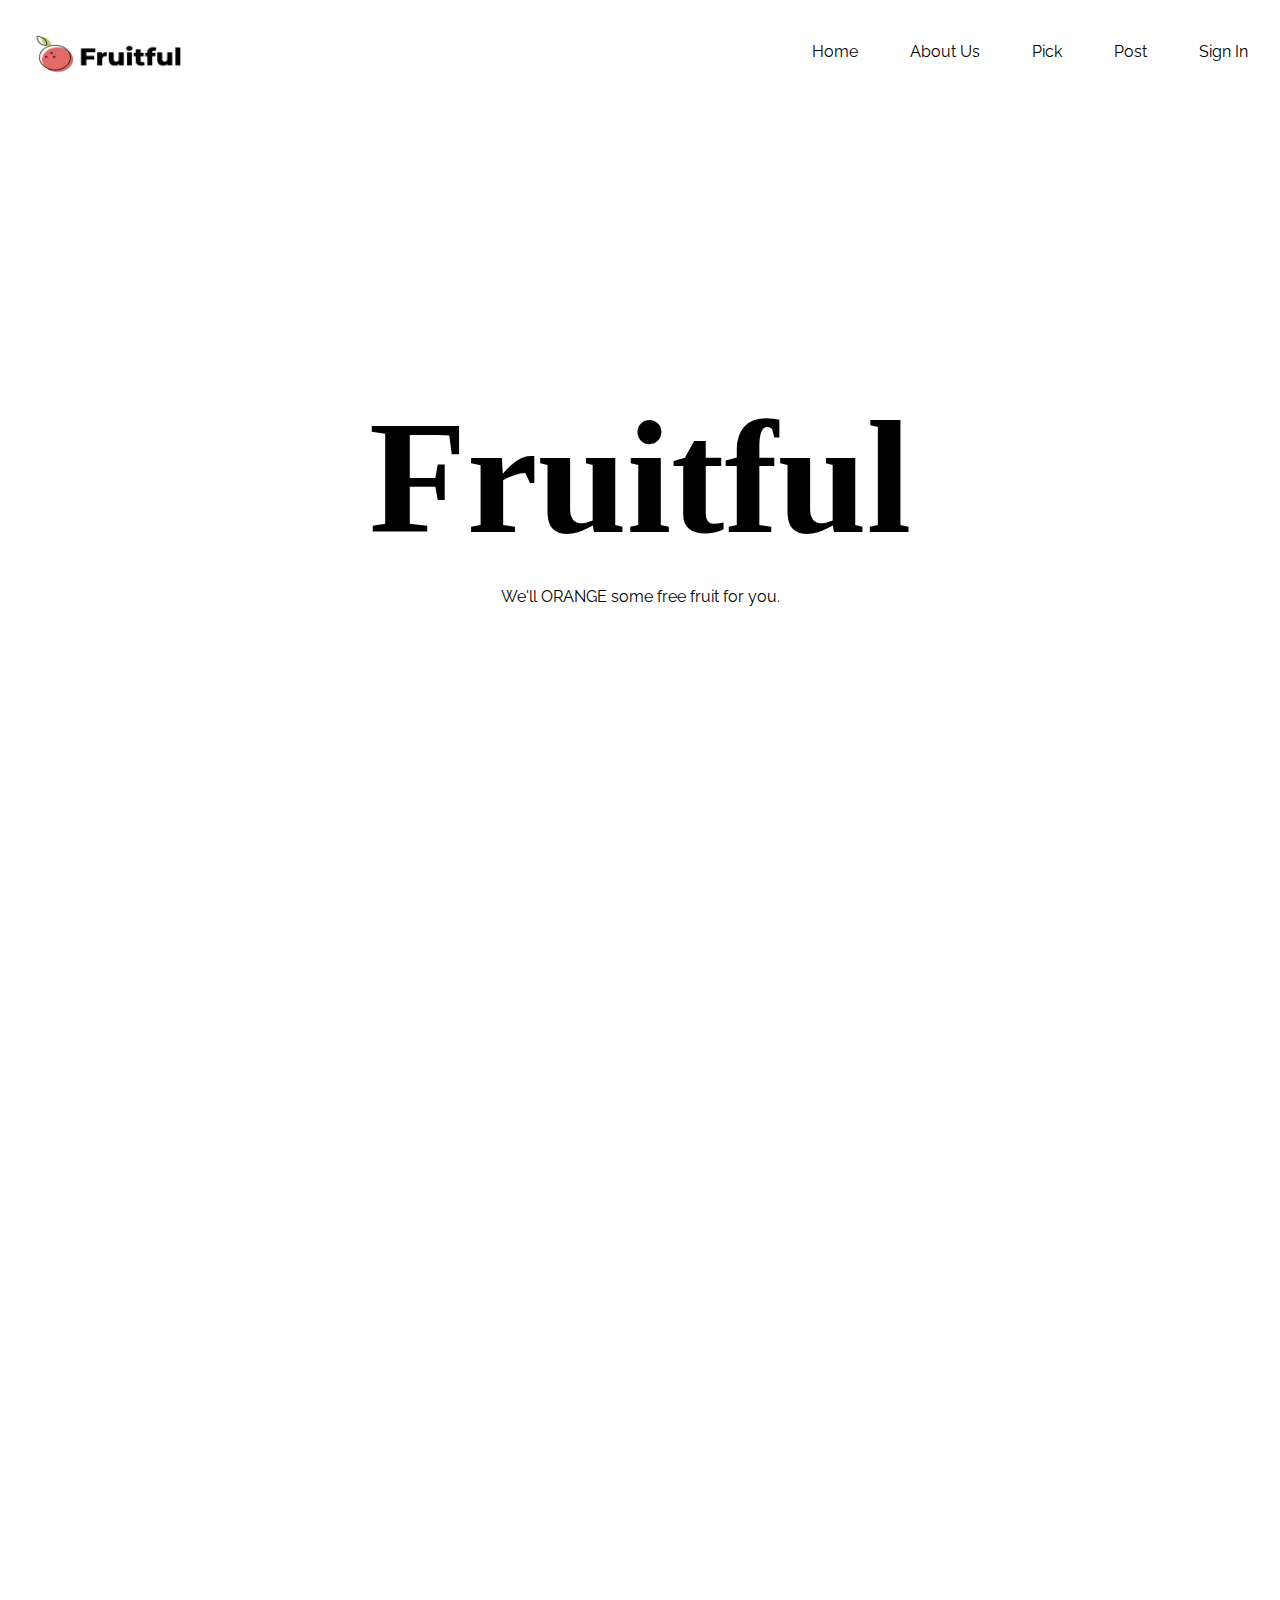
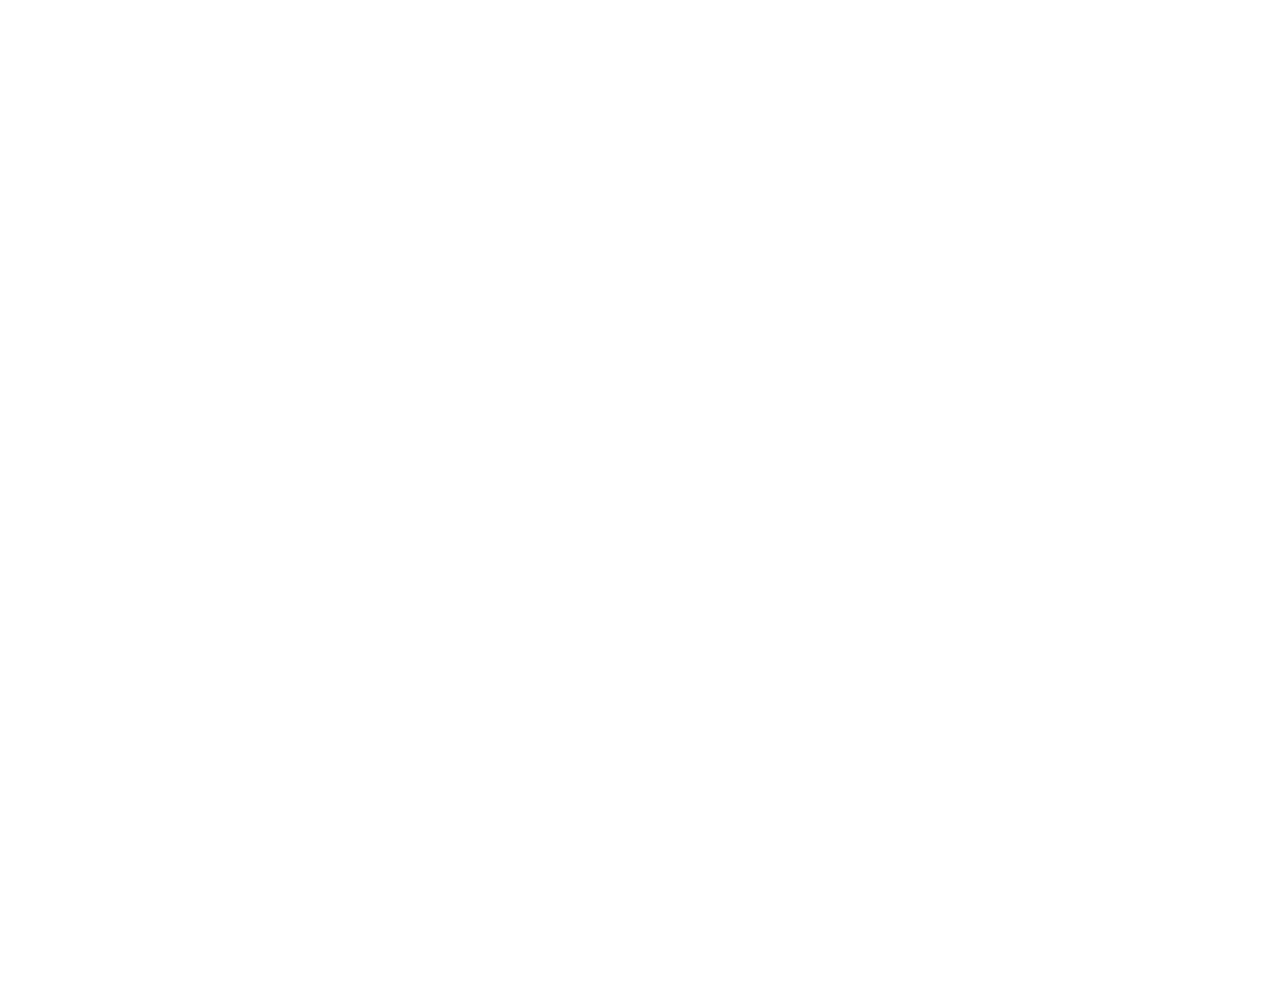
==== commit 71b2c163: "created one css file for navbar" ====
--- a/index.html
+++ b/index.html
@@ -7,6 +7,7 @@
 <html lang="en" dir="ltr">
 
 <head>
+  <link rel="stylesheet" href="navbar_style.css">
   <link rel="stylesheet" href="home_style.css">
   <meta charset="utf-8">
   <title>Fruitful</title>
--- a/navbar_style.css
+++ b/navbar_style.css
@@ -0,0 +1,144 @@
+.container-header {
+  width: 100%;
+  max-width: 1500px;
+  margin: 0 auto;
+}
+
+#header-img {
+  display: inline-block;
+  width: 18em;
+  height: 12em;
+  float: left;
+  padding: 0em;
+  margin-left: 1.1em;
+  margin-top: 2.8em;
+}
+
+header {
+  position: relative;
+  height: 18em;
+}
+
+header::after {
+  content:'';
+  clear: both;
+  display: block;
+}
+
+.site-nav {
+  position: absolute;
+  top: 100%;
+  right: 0%;
+  background: #A1544B;
+  height: 0px;
+  overflow: hidden;
+}
+
+.site-nav--open {
+  height: auto;
+}
+
+.site-nav ul {
+  list-style: none;
+  margin: 0;
+  padding:0;
+}
+
+.site-nav li {
+  border-bottom: 1px solid #F5E1BD;
+}
+
+.site-nav li:last-child {
+  border-bottom: none;
+}
+
+.site-nav a {
+  text-decoration: none;
+  color: #F5E1BD;
+  display: block;
+  padding: 4em 12em;
+}
+
+.site-nav a:hover,
+.site-nav a:focus {
+  background: #E4B363;
+  color: #464655;
+}
+
+.menu-toggle {
+  position: absolute;
+  padding: 1em;
+  top: 7.9em;
+  right: 2em;
+  cursor: pointer;
+}
+
+.hamburger,
+.hamburger::before,
+.hamburger::after {
+  content: '';
+  display: block;
+  background: black;
+  height: 4px;
+  width: 2.25em;
+  border-radius: 3px;
+}
+
+.hamburger::before {
+  transform: translateY(-7px);
+}
+
+.hamburger::after {
+  transform: translateY(3px);
+}
+
+@media (min-width: 1000px) {
+  header {
+    height: auto;
+  }
+
+  #header-img {
+    width: 12em;
+    height: 7em;
+    margin-top: 0em;
+  }
+
+  .site-nav {
+    margin-top
+  }
+
+ .menu-toggle {
+   display: none;
+ }
+
+ .site-nav {
+   height: auto;
+   position: relative;
+   background: transparent;
+   float: right;
+ }
+
+ .site-nav li {
+   display: inline-block;
+   border: none;
+   margin-top: 2.6em;
+ }
+
+ .site-nav li:last-child {
+   margin-right: 2em;
+ }
+
+ .site-nav a {
+   padding: 0;
+   margin-left: 3em;
+   color: black;
+ }
+
+ .site-nav a:hover,
+ .site-nav a:focus {
+   background: transparent;
+ }
+
+ .site-nav--icon {
+   display: none;
+ }
--- a/home_style.css
+++ b/home_style.css
@@ -3,8 +3,13 @@
   src: url(signpainterhousescriptregular.ttf);
 }
 
-html {
+html, body {
   font-family: 'Raleway', sans-serif;
+  width: 100%;
+  height: 100%;
+  margin: 0px;
+  padding: 0px;
+  overflow-x: hidden;
 }
 
 body {
@@ -22,99 +27,6 @@
 }
 
 /* Nav Bar */
-
-.container {
-  width: 100%;
-  max-width: 1500px;
-  margin: 0 auto;
-}
-
-#header-img {
-  display: inline-block;
-  width: 12em;
-  height: 7em;
-  float: left;
-  padding: 0em;
-  margin-left: 1.1em;
-}
-
-header {
-  position: relative;
-}
-
-header::after {
-  content:'';
-  clear: both;
-  display: block;
-}
-
-.site-nav {
-  position: absolute;
-  top: 100%;
-  right: 0%;
-  background: #A1544B;
-  height: 0px;
-  overflow: hidden;
-}
-
-.site-nav--open {
-  height: auto;
-}
-
-.site-nav ul {
-  list-style: none;
-  margin: 0;
-  padding:0;
-}
-
-.site-nav li {
-  border-bottom: 1px solid #F5E1BD;
-}
-
-.site-nav li:last-child {
-  border-bottom: none;
-}
-
-.site-nav a {
-  text-decoration: none;
-  color: #F5E1BD;
-  display: block;
-  padding: 2em 6em;
-}
-
-.site-nav a:hover,
-.site-nav a:focus {
-  background: #E4B363;
-  color: #464655;
-}
-
-.menu-toggle {
-  position: absolute;
-  padding: 1em;
-  top: 2.3em;
-  right: 1em;
-  cursor: pointer;
-}
-
-.hamburger,
-.hamburger::before,
-.hamburger::after {
-  content: '';
-  display: block;
-  background: black;
-  height: 3px;
-  width: 1.75em;
-  border-radius: 3px;
-}
-
-.hamburger::before {
-  transform: translateY(-6px);
-}
-
-.hamburger::after {
-  transform: translateY(3px);
-}
-
 
 /* Title Page */
 #Title_page {
@@ -280,10 +192,10 @@
 }
 
 @media (max-width: 1400px) {
-  .Title {
+  /* .Title {
     font-size: 5em;
     text-align: center;
-  }
+  } */
 
   #About_text {
     font-size: 1.4em;
@@ -298,7 +210,7 @@
 
 @media (max-width: 1100px) {
   .Title {
-    font-size: 5em;
+    font-size: 8em;
     text-align: center;
   }
 
@@ -323,13 +235,13 @@
     padding: 0.5em;
   }
 
-  #header-img {
+  /* #header-img {
     width: 12em;
     height: 6.5em;
     float: left;
     padding: 0em;
     margin: 0px;
-  }
+  } */
 }
 
 @media (max-width: 700px) {
@@ -342,43 +254,4 @@
     width: 50em;
     height: 18em;
   }
-
-}
-
-
-@media (min-width: 750px) {
- .menu-toggle {
-   display: none;
- }
-
- .site-nav {
-   height: auto;
-   position: relative;
-   background: transparent;
-   float: right;
- }
-
- .site-nav li {
-   display: inline-block;
-   border: none;
-   margin-top: 2.6em;
- }
-
- .site-nav li:last-child {
-   margin-right: 2em;
- }
-
- .site-nav a {
-   padding: 0;
-   margin-left: 3em;
-   color: black;
- }
-
- .site-nav a:hover,
- .site-nav a:focus {
-   background: transparent;
- }
-
- .site-nav--icon {
-   display: none;
- }
+}
